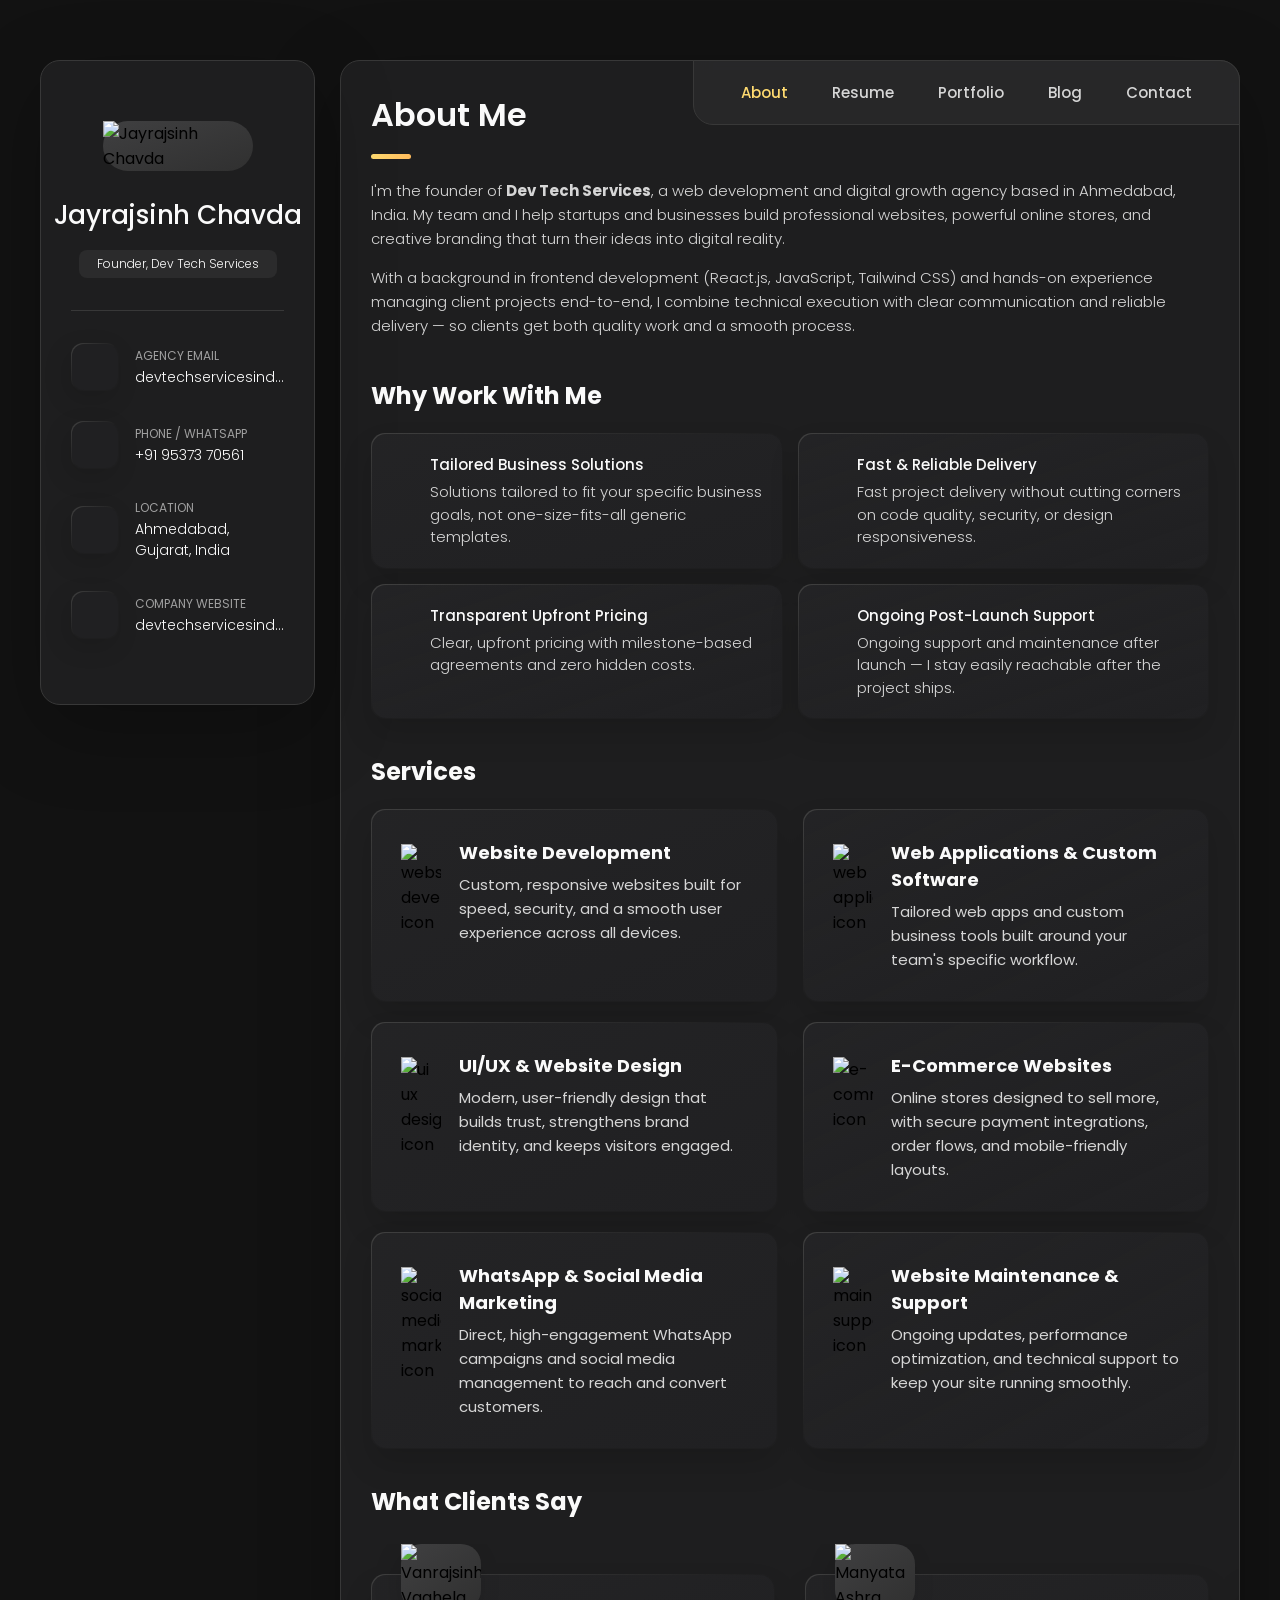
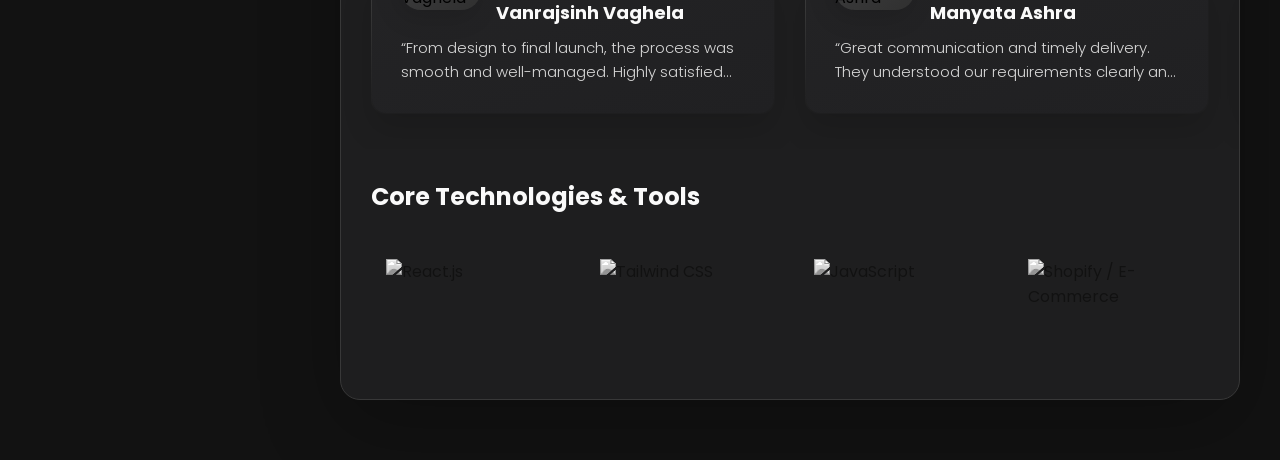
==== index.html @ 30b4c74d "Last-one" ====
<!DOCTYPE html>
<html lang="en">

<head>
  <meta charset="UTF-8">
  <meta http-equiv="X-UA-Compatible" content="IE=edge">
  <meta name="viewport" content="width=device-width, initial-scale=1.0">
  <title>Jayrajsinh Chavda | Founder, Dev Tech Services | Web Development & Digital Growth Partner</title>
  <meta name="description"
    content="Founder of Dev Tech Services. Helping startups and businesses build custom websites, e-commerce stores, and high-impact digital growth solutions.">

  <!--
    - favicon
  -->
  <link rel="shortcut icon" href="./assets/images/logo.ico" type="image/x-icon">

  <!--
    - custom css link
  -->
  <link rel="stylesheet" href="./assets/css/style.css">

  <!--
    - google font link
  -->
  <link rel="preconnect" href="https://fonts.googleapis.com">
  <link rel="preconnect" href="https://fonts.gstatic.com" crossorigin>
  <link href="https://fonts.googleapis.com/css2?family=Poppins:wght@300;400;500;600;700&display=swap" rel="stylesheet">
</head>

<body>

  <!--
    - #MAIN
  -->

  <main>

    <!--
      - #SIDEBAR
    -->

    <aside class="sidebar" data-sidebar>

      <div class="sidebar-info">

        <figure class="avatar-box">
          <img src="./assets/images/my-avatar.png" alt="Jayrajsinh Chavda" width="80">
        </figure>

        <div class="info-content">
          <h1 class="name" title="Jayrajsinh Chavda">Jayrajsinh Chavda</h1>

          <p class="title">Founder, Dev Tech Services</p>
        </div>

        <button class="info_more-btn" data-sidebar-btn>
          <span>Show Contacts</span>

          <ion-icon name="chevron-down"></ion-icon>
        </button>

      </div>

      <div class="sidebar-info_more">

        <div class="separator"></div>

        <ul class="contacts-list">

          <li class="contact-item">

            <div class="icon-box">
              <ion-icon name="mail-outline"></ion-icon>
            </div>

            <div class="contact-info">
              <p class="contact-title">Agency Email</p>

              <a href="mailto:devtechservicesindia@gmail.com" class="contact-link">devtechservicesindia@gmail.com</a>
            </div>

          </li>

          <li class="contact-item">

            <div class="icon-box">
              <ion-icon name="phone-portrait-outline"></ion-icon>
            </div>

            <div class="contact-info">
              <p class="contact-title">Phone / WhatsApp</p>

              <a href="tel:+919537370561" class="contact-link">+91 95373 70561</a>
            </div>

          </li>

          <li class="contact-item">

            <div class="icon-box">
              <ion-icon name="location-outline"></ion-icon>
            </div>

            <div class="contact-info">
              <p class="contact-title">Location</p>

              <address>Ahmedabad, Gujarat, India</address>
            </div>

          </li>

          <li class="contact-item">

            <div class="icon-box">
              <ion-icon name="globe-outline"></ion-icon>
            </div>

            <div class="contact-info">
              <p class="contact-title">Company Website</p>

              <a href="https://devtechservicesindia.com" target="_blank" rel="noopener noreferrer"
                class="contact-link">devtechservicesindia.com</a>
            </div>

          </li>

        </ul>

        <div class="separator"></div>

        <ul class="social-list">

          <li class="social-item">
            <a href="https://wa.me/919537370561" target="_blank" rel="noopener noreferrer" class="social-link"
              title="Chat on WhatsApp">
              <ion-icon name="logo-whatsapp"></ion-icon>
            </a>
          </li>

          <li class="social-item">
            <a href="https://www.linkedin.com/in/jayrajsinh-chavda-82116825b/" target="_blank" rel="noopener noreferrer"
              class="social-link" title="LinkedIn">
              <ion-icon name="logo-linkedin"></ion-icon>
            </a>
          </li>

          <li class="social-item">
            <a href="https://instagram.com/" target="_blank" rel="noopener noreferrer" class="social-link"
              title="Instagram">
              <ion-icon name="logo-instagram"></ion-icon>
            </a>
          </li>

          <li class="social-item">
            <a href="https://github.com/Jayrajsinh7254" target="_blank" rel="noopener noreferrer" class="social-link"
              title="GitHub">
              <ion-icon name="logo-github"></ion-icon>
            </a>
          </li>

        </ul>

      </div>

    </aside>





    <!--
      - #main-content
    -->

    <div class="main-content">

      <!--
        - #NAVBAR
      -->

      <nav class="navbar">

        <ul class="navbar-list">

          <li class="navbar-item">
            <button class="navbar-link active" data-nav-link>About</button>
          </li>

          <li class="navbar-item">
            <button class="navbar-link" data-nav-link>Resume</button>
          </li>

          <li class="navbar-item">
            <button class="navbar-link" data-nav-link>Portfolio</button>
          </li>

          <li class="navbar-item">
            <button class="navbar-link" data-nav-link>Blog</button>
          </li>

          <li class="navbar-item">
            <button class="navbar-link" data-nav-link>Contact</button>
          </li>

        </ul>

      </nav>





      <!--
        - #ABOUT
      -->

      <article class="about active" data-page="about">

        <header>
          <h2 class="h2 article-title">About Me</h2>
        </header>

        <section class="about-text">
          <p>
            I'm the founder of <strong>Dev Tech Services</strong>, a web development and digital growth agency based in
            Ahmedabad, India. My team and I help startups and businesses build professional websites, powerful online
            stores, and creative branding that turn their ideas into digital reality.
          </p>

          <p>
            With a background in frontend development (React.js, JavaScript, Tailwind CSS) and hands-on experience
            managing client projects end-to-end, I combine technical execution with clear communication and reliable
            delivery — so clients get both quality work and a smooth process.
          </p>
        </section>


        <!--
          - why work with me
        -->

        <section class="service">

          <h3 class="h3 service-title">Why Work With Me</h3>

          <div class="features-list">

            <div class="feature-card">
              <div class="feature-icon">
                <ion-icon name="checkmark-circle-outline"></ion-icon>
              </div>
              <div class="feature-card-text">
                <h4>Tailored Business Solutions</h4>
                <p>Solutions tailored to fit your specific business goals, not one-size-fits-all generic templates.</p>
              </div>
            </div>

            <div class="feature-card">
              <div class="feature-icon">
                <ion-icon name="flash-outline"></ion-icon>
              </div>
              <div class="feature-card-text">
                <h4>Fast & Reliable Delivery</h4>
                <p>Fast project delivery without cutting corners on code quality, security, or design responsiveness.
                </p>
              </div>
            </div>

            <div class="feature-card">
              <div class="feature-icon">
                <ion-icon name="shield-checkmark-outline"></ion-icon>
              </div>
              <div class="feature-card-text">
                <h4>Transparent Upfront Pricing</h4>
                <p>Clear, upfront pricing with milestone-based agreements and zero hidden costs.</p>
              </div>
            </div>

            <div class="feature-card">
              <div class="feature-icon">
                <ion-icon name="headset-outline"></ion-icon>
              </div>
              <div class="feature-card-text">
                <h4>Ongoing Post-Launch Support</h4>
                <p>Ongoing support and maintenance after launch — I stay easily reachable after the project ships.</p>
              </div>
            </div>

          </div>

        </section>


        <!--
          - services
        -->

        <section class="service">

          <h3 class="h3 service-title">Services</h3>

          <ul class="service-list">

            <li class="service-item">

              <div class="service-icon-box">
                <img src="./assets/images/icon-dev.svg" alt="website development icon" width="40">
              </div>

              <div class="service-content-box">
                <h4 class="h4 service-item-title">Website Development</h4>

                <p class="service-item-text">
                  Custom, responsive websites built for speed, security, and a smooth user experience across all
                  devices.
                </p>
              </div>

            </li>

            <li class="service-item">

              <div class="service-icon-box">
                <img src="./assets/images/icon-app.svg" alt="web applications icon" width="40">
              </div>

              <div class="service-content-box">
                <h4 class="h4 service-item-title">Web Applications & Custom Software</h4>

                <p class="service-item-text">
                  Tailored web apps and custom business tools built around your team's specific workflow.
                </p>
              </div>

            </li>

            <li class="service-item">

              <div class="service-icon-box">
                <img src="./assets/images/icon-design.svg" alt="ui ux design icon" width="40">
              </div>

              <div class="service-content-box">
                <h4 class="h4 service-item-title">UI/UX & Website Design</h4>

                <p class="service-item-text">
                  Modern, user-friendly design that builds trust, strengthens brand identity, and keeps visitors
                  engaged.
                </p>
              </div>

            </li>

            <li class="service-item">

              <div class="service-icon-box">
                <img src="./assets/images/icon-photo.svg" alt="e-commerce icon" width="40">
              </div>

              <div class="service-content-box">
                <h4 class="h4 service-item-title">E-Commerce Websites</h4>

                <p class="service-item-text">
                  Online stores designed to sell more, with secure payment integrations, order flows, and
                  mobile-friendly layouts.
                </p>
              </div>

            </li>

            <li class="service-item">

              <div class="service-icon-box">
                <img src="./assets/images/icon-app.svg" alt="social media marketing icon" width="40">
              </div>

              <div class="service-content-box">
                <h4 class="h4 service-item-title">WhatsApp & Social Media Marketing</h4>

                <p class="service-item-text">
                  Direct, high-engagement WhatsApp campaigns and social media management to reach and convert customers.
                </p>
              </div>

            </li>

            <li class="service-item">

              <div class="service-icon-box">
                <img src="./assets/images/icon-dev.svg" alt="maintenance support icon" width="40">
              </div>

              <div class="service-content-box">
                <h4 class="h4 service-item-title">Website Maintenance & Support</h4>

                <p class="service-item-text">
                  Ongoing updates, performance optimization, and technical support to keep your site running smoothly.
                </p>
              </div>

            </li>

          </ul>

        </section>


        <!--
          - what clients say (testimonials)
        -->

        <section class="testimonials">

          <h3 class="h3 testimonials-title">What Clients Say</h3>

          <ul class="testimonials-list has-scrollbar">

            <li class="testimonials-item">
              <div class="content-card" data-testimonials-item>

                <figure class="testimonials-avatar-box">
                  <img src="./assets/images/avatar-1.png" alt="Vanrajsinh Vaghela" width="60" data-testimonials-avatar>
                </figure>

                <h4 class="h4 testimonials-item-title" data-testimonials-title>Vanrajsinh Vaghela</h4>

                <div class="testimonials-text" data-testimonials-text>
                  <p>
                    “From design to final launch, the process was smooth and well-managed. Highly satisfied with the
                    overall experience.”
                    <br><br>
                    <strong>— Vanrajsinh Vaghela, CEO, Bullet World</strong>
                  </p>
                </div>

              </div>
            </li>

            <li class="testimonials-item">
              <div class="content-card" data-testimonials-item>

                <figure class="testimonials-avatar-box">
                  <img src="./assets/images/avatar-2.png" alt="Manyata Ashra" width="60" data-testimonials-avatar>
                </figure>

                <h4 class="h4 testimonials-item-title" data-testimonials-title>Manyata Ashra</h4>

                <div class="testimonials-text" data-testimonials-text>
                  <p>
                    “Great communication and timely delivery. They understood our requirements clearly and executed
                    everything professionally.”
                    <br><br>
                    <strong>— Manyata Ashra, Market Team, VBL</strong>
                  </p>
                </div>

              </div>
            </li>

            <li class="testimonials-item">
              <div class="content-card" data-testimonials-item>

                <figure class="testimonials-avatar-box">
                  <img src="./assets/images/avatar-1.png" alt="Bhaveshbhai Maldhari" width="60"
                    data-testimonials-avatar>
                </figure>

                <h4 class="h4 testimonials-item-title" data-testimonials-title>Bhaveshbhai Maldhari</h4>

                <div class="testimonials-text" data-testimonials-text>
                  <p>
                    “Their team helped us with branding and website development. The results were simple, effective, and
                    aligned with our vision.”
                    <br><br>
                    <strong>— Bhaveshbhai Maldhari, Trusty, Dabhoda</strong>
                  </p>
                </div>

              </div>
            </li>

          </ul>

        </section>


        <!--
          - testimonials modal
        -->

        <div class="modal-container" data-modal-container>

          <div class="overlay" data-overlay></div>

          <section class="testimonials-modal">

            <button class="modal-close-btn" data-modal-close-btn>
              <ion-icon name="close-outline"></ion-icon>
            </button>

            <div class="modal-img-wrapper">
              <figure class="modal-avatar-box">
                <img src="./assets/images/avatar-1.png" alt="Manyata Ashra" width="80" data-modal-img>
              </figure>

              <img src="./assets/images/icon-quote.svg" alt="quote icon">
            </div>

            <div class="modal-content">

              <h4 class="h3 modal-title" data-modal-title>Manyata Ashra</h4>

              <time datetime="2024-01-01">Client Review</time>

              <div data-modal-text>
                <p>
                  “Great communication and timely delivery. They understood our requirements clearly and executed
                  everything professionally.”
                </p>
              </div>

            </div>

          </section>

        </div>


        <!--
          - tech stack highlights
        -->

        <section class="clients">

          <h3 class="h3 clients-title">Core Technologies & Tools</h3>

          <ul class="clients-list has-scrollbar">

            <li class="clients-item">
              <a href="https://react.dev/" target="_blank" rel="noopener noreferrer">
                <img src="./assets/images/logo-1-color.png" alt="React.js">
              </a>
            </li>

            <li class="clients-item">
              <a href="https://tailwindcss.com/" target="_blank" rel="noopener noreferrer">
                <img src="./assets/images/logo-2-color.png" alt="Tailwind CSS">
              </a>
            </li>

            <li class="clients-item">
              <a href="https://developer.mozilla.org/en-US/docs/Web/JavaScript" target="_blank"
                rel="noopener noreferrer">
                <img src="./assets/images/logo-3-color.png" alt="JavaScript">
              </a>
            </li>

            <li class="clients-item">
              <a href="https://shopify.com" target="_blank" rel="noopener noreferrer">
                <img src="./assets/images/logo-4-color.png" alt="Shopify / E-Commerce">
              </a>
            </li>

            <li class="clients-item">
              <a href="https://github.com" target="_blank" rel="noopener noreferrer">
                <img src="./assets/images/logo-5-color.png" alt="GitHub">
              </a>
            </li>

            <li class="clients-item">
              <a href="https://netlify.com" target="_blank" rel="noopener noreferrer">
                <img src="./assets/images/logo-6-color.png" alt="Netlify">
              </a>
            </li>

          </ul>

        </section>

      </article>





      <!--
        - #RESUME
      -->

      <article class="resume" data-page="resume">

        <header>
          <h2 class="h2 article-title">Resume</h2>
        </header>

        <section class="timeline">

          <div class="title-wrapper">
            <div class="icon-box">
              <ion-icon name="briefcase-outline"></ion-icon>
            </div>

            <h3 class="h3">Leadership & Experience</h3>
          </div>

          <ol class="timeline-list">

            <li class="timeline-item">

              <h4 class="h4 timeline-item-title">Founder & Lead Developer — Dev Tech Services</h4>

              <span>2024 — Present</span>

              <p class="timeline-text">
                • Founded and manage Dev Tech Services, delivering custom websites, e-commerce stores, and digital
                growth solutions for startups and businesses.<br>
                • Oversee end-to-end client project lifecycles from requirement scoping and UI/UX design to modern
                React/Tailwind frontend execution and deployment.<br>
                • Implement conversion-driven marketing campaigns including direct WhatsApp marketing and strategic
                digital outreach.
              </p>

            </li>

            <li class="timeline-item">

              <h4 class="h4 timeline-item-title">Machine Learning - Internship — Acmegrade Pvt. Ltd.</h4>

              <span>June 2025 — August 2025</span>

              <p class="timeline-text">
                • Assisted in developing machine learning models for data analysis and predictive workflows.<br>
                • Studied various ML algorithms and developed projects using Python and ML libraries.<br>
                • Collaborated with team members to implement and integrate ML models in web applications.
              </p>

            </li>

            <li class="timeline-item">

              <h4 class="h4 timeline-item-title">Web Developer (Frontend Internship) — NovusCode</h4>

              <span>10/01/2023 — 10/07/2023</span>

              <p class="timeline-text">
                • Developed and implemented responsive frontend solutions utilizing HTML, CSS, JavaScript, and ReactJS
                with Bootstrap.<br>
                • Contributed to live client web development projects, applying responsive design principles and modern
                frontend architecture.
              </p>

            </li>

          </ol>

        </section>

        <section class="timeline">

          <div class="title-wrapper">
            <div class="icon-box">
              <ion-icon name="book-outline"></ion-icon>
            </div>

            <h3 class="h3">Education</h3>
          </div>

          <ol class="timeline-list">

            <li class="timeline-item">

              <h4 class="h4 timeline-item-title">Aditya Silver Oak University</h4>

              <span>2023 — 2026 (Expected)</span>

              <p class="timeline-text">
                <strong>B Tech in Information Technology</strong><br>
                Pursuing Bachelor of Technology in Information Technology, focusing on software engineering, web
                architectures, algorithms, and scalable systems.
              </p>

            </li>

            <li class="timeline-item">

              <h4 class="h4 timeline-item-title">Aditya Silver Oak University</h4>

              <span>2020 — 2023</span>

              <p class="timeline-text">
                <strong>Diploma in Information Technology (8.36 CGPA)</strong><br>
                Graduated with distinction (8.36 CGPA), establishing strong fundamentals in computer programming,
                database systems, web development, and problem-solving.
              </p>

            </li>

          </ol>

        </section>

        <section class="timeline">

          <div class="title-wrapper">
            <div class="icon-box">
              <ion-icon name="ribbon-outline"></ion-icon>
            </div>

            <h3 class="h3">Certifications & Achievements</h3>
          </div>

          <ol class="timeline-list">

            <li class="timeline-item">

              <h4 class="h4 timeline-item-title">Problem Solving & Coding Challenges</h4>

              <span>Achievement</span>

              <p class="timeline-text">
                Solved over <strong>100+ coding challenges</strong> across various competitive platforms, improving
                analytical logic and algorithm optimization.
              </p>

            </li>

            <li class="timeline-item">

              <h4 class="h4 timeline-item-title">AI Support Internship — EY x Microsoft</h4>

              <span>Certified Online</span>

              <p class="timeline-text">
                Completed AI Support internship exploring modern artificial intelligence tools, machine intelligence
                foundations, and cloud workflows.
              </p>

            </li>

            <li class="timeline-item">

              <h4 class="h4 timeline-item-title">DMCP Course — Mark Computer C-DAC</h4>

              <span>Certified</span>

              <p class="timeline-text">
                Completed comprehensive diploma covering C, C++, JAVA, and HTML programming languages.
              </p>

            </li>

          </ol>

        </section>

        <section class="skill">

          <h3 class="h3 skills-title">Key Capabilities</h3>

          <ul class="skills-list content-card">

            <li class="skills-item">

              <div class="title-wrapper">
                <h5 class="h5">Website Development & Frameworks (React.js, Next.js, Tailwind CSS)</h5>
                <data value="95">95%</data>
              </div>

              <div class="skill-progress-bg">
                <div class="skill-progress-fill" style="width: 95%;"></div>
              </div>

            </li>

            <li class="skills-item">

              <div class="title-wrapper">
                <h5 class="h5">UI/UX & Responsive Design</h5>
                <data value="92">92%</data>
              </div>

              <div class="skill-progress-bg">
                <div class="skill-progress-fill" style="width: 92%;"></div>
              </div>

            </li>

            <li class="skills-item">

              <div class="title-wrapper">
                <h5 class="h5">E-Commerce Websites (Shopify & WordPress)</h5>
                <data value="90">90%</data>
              </div>

              <div class="skill-progress-bg">
                <div class="skill-progress-fill" style="width: 90%;"></div>
              </div>

            </li>

            <li class="skills-item">

              <div class="title-wrapper">
                <h5 class="h5">Client Project Management & Delivery</h5>
                <data value="92">92%</data>
              </div>

              <div class="skill-progress-bg">
                <div class="skill-progress-fill" style="width: 92%;"></div>
              </div>

            </li>

            <li class="skills-item">

              <div class="title-wrapper">
                <h5 class="h5">WhatsApp & Digital Growth Marketing</h5>
                <data value="85">85%</data>
              </div>

              <div class="skill-progress-bg">
                <div class="skill-progress-fill" style="width: 85%;"></div>
              </div>

            </li>

            <li class="skills-item">

              <div class="title-wrapper">
                <h5 class="h5">Python & Machine Learning (Data Analysis)</h5>
                <data value="75">75%</data>
              </div>

              <div class="skill-progress-bg">
                <div class="skill-progress-fill" style="width: 75%;"></div>
              </div>

            </li>

          </ul>

        </section>

      </article>





      <!--
        - #PORTFOLIO
      -->

      <article class="portfolio" data-page="portfolio">

        <header>
          <h2 class="h2 article-title">Selected Work</h2>
        </header>

        <section class="projects">

          <ul class="filter-list">

            <li class="filter-item">
              <button class="active" data-filter-btn>All</button>
            </li>

            <li class="filter-item">
              <button data-filter-btn>Web development</button>
            </li>

            <li class="filter-item">
              <button data-filter-btn>Applications</button>
            </li>

          </ul>

          <div class="filter-select-box">

            <button class="filter-select" data-select>

              <div class="select-value" data-selecct-value>Select category</div>

              <div class="select-icon">
                <ion-icon name="chevron-down"></ion-icon>
              </div>

            </button>

            <ul class="select-list">

              <li class="select-item">
                <button data-select-item>All</button>
              </li>

              <li class="select-item">
                <button data-select-item>Web development</button>
              </li>

              <li class="select-item">
                <button data-select-item>Applications</button>
              </li>

            </ul>

          </div>

          <ul class="project-list">

            <li class="project-item active" data-filter-item data-category="web development">
              <a href="https://devvisaassist.netlify.app/" target="_blank" rel="noopener noreferrer">

                <figure class="project-img">
                  <div class="project-item-icon-box">
                    <ion-icon name="eye-outline"></ion-icon>
                  </div>

                  <img src="./assets/images/project-2.png" alt="Visa Assist" loading="lazy">
                </figure>

                <h3 class="project-title">Visa Assist — Company Website</h3>

                <p class="project-category">Web development • Service listings, inquiry forms, dynamic content</p>

              </a>
            </li>

            <li class="project-item active" data-filter-item data-category="web development">
              <a href="https://devtechservicesindia.com" target="_blank" rel="noopener noreferrer">

                <figure class="project-img">
                  <div class="project-item-icon-box">
                    <ion-icon name="eye-outline"></ion-icon>
                  </div>

                  <img src="./assets/images/project-1.jpg" alt="Dev Tech Services" loading="lazy">
                </figure>

                <h3 class="project-title">Dev Tech Services — Official Website</h3>

                <p class="project-category">Web development • Agency showcase, client reviews & lead generation</p>

              </a>
            </li>

            <li class="project-item active" data-filter-item data-category="web development">
              <a href="https://jayrajsinh-portfolio.netlify.app/" target="_blank" rel="noopener noreferrer">

                <figure class="project-img">
                  <div class="project-item-icon-box">
                    <ion-icon name="eye-outline"></ion-icon>
                  </div>

                  <img src="./assets/images/project-3.jpg" alt="Personal Portfolio" loading="lazy">
                </figure>

                <h3 class="project-title">Personal Portfolio Website</h3>

                <p class="project-category">Web development • Modern UI/UX, smooth animations & contact integration</p>

              </a>
            </li>

            <li class="project-item active" data-filter-item data-category="web development">
              <a href="https://devtechservicesindia.com" target="_blank" rel="noopener noreferrer">

                <figure class="project-img">
                  <div class="project-item-icon-box">
                    <ion-icon name="eye-outline"></ion-icon>
                  </div>

                  <img src="./assets/images/project-5.png" alt="E-Commerce Storefronts" loading="lazy">
                </figure>

                <h3 class="project-title">E-Commerce & Online Storefronts</h3>

                <p class="project-category">Web development • Shopify & custom stores, secure payments & mobile UX</p>

              </a>
            </li>

            <li class="project-item active" data-filter-item data-category="applications">
              <a href="https://devtechservicesindia.com" target="_blank" rel="noopener noreferrer">

                <figure class="project-img">
                  <div class="project-item-icon-box">
                    <ion-icon name="eye-outline"></ion-icon>
                  </div>

                  <img src="./assets/images/project-4.png" alt="Custom Software & Web Tools" loading="lazy">
                </figure>

                <h3 class="project-title">Custom Business Web Apps & Tools</h3>

                <p class="project-category">Applications • Tailored business automation & custom workflow software</p>

              </a>
            </li>

            <li class="project-item active" data-filter-item data-category="applications">
              <a href="https://github.com/Jayrajsinh7254" target="_blank" rel="noopener noreferrer">

                <figure class="project-img">
                  <div class="project-item-icon-box">
                    <ion-icon name="eye-outline"></ion-icon>
                  </div>

                  <img src="./assets/images/project-8.jpg" alt="100+ Coding Solutions" loading="lazy">
                </figure>

                <h3 class="project-title">100+ Algorithmic Solutions</h3>

                <p class="project-category">Applications • Problem Solving, Data Structures & Logic</p>

              </a>
            </li>

          </ul>

        </section>

      </article>





      <!--
        - #BLOG
      -->

      <article class="blog" data-page="blog">

        <header>
          <h2 class="h2 article-title">Articles & Insights</h2>
        </header>

        <section class="blog-posts">

          <ul class="blog-posts-list">

            <li class="blog-post-item">
              <a href="#">

                <figure class="blog-banner-box">
                  <img src="./assets/images/blog-1.jpg" alt="Why Every Growing Business Needs a Custom Website in 2024"
                    loading="lazy">
                </figure>

                <div class="blog-content">

                  <div class="blog-meta">
                    <p class="blog-category">Digital Growth</p>

                    <span class="dot"></span>

                    <time datetime="2024-01-15">Jan 15, 2024</time>
                  </div>

                  <h3 class="h3 blog-item-title">Why Every Growing Business Needs a Custom Website in 2024</h3>

                  <p class="blog-text">
                    How high-speed custom web architectures build customer trust and significantly outperform generic
                    templates.
                  </p>

                </div>

              </a>
            </li>

            <li class="blog-post-item">
              <a href="#">

                <figure class="blog-banner-box">
                  <img src="./assets/images/blog-2.jpg" alt="Scaling E-Commerce Conversions" loading="lazy">
                </figure>

                <div class="blog-content">

                  <div class="blog-meta">
                    <p class="blog-category">E-Commerce</p>

                    <span class="dot"></span>

                    <time datetime="2024-02-20">Feb 20, 2024</time>
                  </div>

                  <h3 class="h3 blog-item-title">How WhatsApp Marketing Drives 3x More Customer Conversions</h3>

                  <p class="blog-text">
                    Strategies for setting up direct, high-engagement customer acquisition and retention flows on
                    WhatsApp.
                  </p>

                </div>

              </a>
            </li>

            <li class="blog-post-item">
              <a href="#">

                <figure class="blog-banner-box">
                  <img src="./assets/images/blog-3.jpg" alt="From Scoping to Launch" loading="lazy">
                </figure>

                <div class="blog-content">

                  <div class="blog-meta">
                    <p class="blog-category">Agency Process</p>

                    <span class="dot"></span>

                    <time datetime="2024-03-10">Mar 10, 2024</time>
                  </div>

                  <h3 class="h3 blog-item-title">From Scoping to Launch: How We Deliver High-Impact Client Projects</h3>

                  <p class="blog-text">
                    A look inside the Dev Tech Services workflow: transparent milestones, rapid execution, and zero
                    surprises.
                  </p>

                </div>

              </a>
            </li>

            <li class="blog-post-item">
              <a href="#">

                <figure class="blog-banner-box">
                  <img src="./assets/images/blog-4.jpg" alt="UI/UX Principles that Sell" loading="lazy">
                </figure>

                <div class="blog-content">

                  <div class="blog-meta">
                    <p class="blog-category">UI / UX</p>

                    <span class="dot"></span>

                    <time datetime="2024-04-05">Apr 05, 2024</time>
                  </div>

                  <h3 class="h3 blog-item-title">UI/UX Principles That Turn Website Visitors into Clients</h3>

                  <p class="blog-text">
                    Creating clear visual hierarchies, conversion-focused contact flows, and seamless mobile
                    responsiveness.
                  </p>

                </div>

              </a>
            </li>

            <li class="blog-post-item">
              <a href="#">

                <figure class="blog-banner-box">
                  <img src="./assets/images/blog-5.jpg" alt="Modern Tech Stacks" loading="lazy">
                </figure>

                <div class="blog-content">

                  <div class="blog-meta">
                    <p class="blog-category">Tech Architecture</p>

                    <span class="dot"></span>

                    <time datetime="2024-05-12">May 12, 2024</time>
                  </div>

                  <h3 class="h3 blog-item-title">Why React.js & Tailwind CSS Outperform Traditional CMS</h3>

                  <p class="blog-text">
                    Why modern frontend frameworks deliver unmatched speed, security, and flexibility for business
                    websites.
                  </p>

                </div>

              </a>
            </li>

            <li class="blog-post-item">
              <a href="#">

                <figure class="blog-banner-box">
                  <img src="./assets/images/blog-6.jpg" alt="Website Maintenance" loading="lazy">
                </figure>

                <div class="blog-content">

                  <div class="blog-meta">
                    <p class="blog-category">Maintenance</p>

                    <span class="dot"></span>

                    <time datetime="2024-06-18">Jun 18, 2024</time>
                  </div>

                  <h3 class="h3 blog-item-title">The Value of Ongoing Post-Launch Website Support</h3>

                  <p class="blog-text">
                    Why continuous updates, security patches, and performance optimizations keep your revenue flowing.
                  </p>

                </div>

              </a>
            </li>

          </ul>

        </section>

      </article>





      <!--
        - #CONTACT
      -->

      <article class="contact" data-page="contact">

        <header>
          <h2 class="h2 article-title">Let's Work Together</h2>
        </header>

        <section class="about-text" style="margin-bottom: 25px;">
          <p>
            Have a project in mind? I'd love to hear about it — reach out via phone, email, or WhatsApp, or visit
            <strong>devtechservicesindia.com</strong> to get started.
          </p>

          <div class="contact-quick-actions">
            <a href="https://wa.me/919537370561" target="_blank" rel="noopener noreferrer" class="whatsapp-btn">
              <ion-icon name="logo-whatsapp"></ion-icon>
              <span>Quick Chat on WhatsApp</span>
            </a>
          </div>
        </section>

        <section class="mapbox" data-mapbox>
          <figure>
            <iframe
              src="https://maps.google.com/maps?q=Ahmedabad,%20Gujarat,%20India&t=&z=12&ie=UTF8&iwloc=&output=embed"
              width="400" height="300" loading="lazy"></iframe>
          </figure>
        </section>

        <section class="contact-form">

          <h3 class="h3 form-title">Send a Message</h3>

          <form action="mailto:devtechservicesindia@gmail.com" method="POST" enctype="text/plain" class="form"
            data-form>

            <div class="input-wrapper">
              <input type="text" name="fullname" class="form-input" placeholder="Full name" required data-form-input>

              <input type="email" name="email" class="form-input" placeholder="Email address" required data-form-input>
            </div>

            <textarea name="message" class="form-input" placeholder="Tell me about your project or inquiry..." required
              data-form-input></textarea>

            <button class="form-btn" type="submit" disabled data-form-btn>
              <ion-icon name="paper-plane"></ion-icon>
              <span>Send Message</span>
            </button>

          </form>

        </section>

      </article>

    </div>

  </main>






  <!--
    - custom js link
  -->
  <script src="./assets/js/script.js"></script>

  <!--
    - ionicon link
  -->
  <script type="module" src="https://unpkg.com/ionicons@5.5.2/dist/ionicons/ionicons.esm.js"></script>
  <script nomodule src="https://unpkg.com/ionicons@5.5.2/dist/ionicons/ionicons.js"></script>

</body>

</html>
---- assets/css/style.css ----
/*-----------------------------------*\
  #style.css
\*-----------------------------------*/


/**
 * copyright 2022 @codewithsadee
 */





/*-----------------------------------*\
  #CUSTOM PROPERTY
\*-----------------------------------*/

:root {

  /**
   * colors
   */

  /* gradient */

  --bg-gradient-onyx: linear-gradient(
    to bottom right, 
    hsl(240, 1%, 25%) 3%, 
    hsl(0, 0%, 19%) 97%
  );
  --bg-gradient-jet: linear-gradient(
    to bottom right, 
    hsla(240, 1%, 18%, 0.251) 0%, 
    hsla(240, 2%, 11%, 0) 100%
  ), hsl(240, 2%, 13%);
  --bg-gradient-yellow-1: linear-gradient(
    to bottom right, 
    hsl(45, 100%, 71%) 0%, 
    hsla(36, 100%, 69%, 0) 50%
  );
  --bg-gradient-yellow-2: linear-gradient(
    135deg, 
    hsla(45, 100%, 71%, 0.251) 0%, 
    hsla(35, 100%, 68%, 0) 59.86%
  ), hsl(240, 2%, 13%);
  --border-gradient-onyx: linear-gradient(
    to bottom right, 
    hsl(0, 0%, 25%) 0%, 
    hsla(0, 0%, 25%, 0) 50%
  );
  --text-gradient-yellow: linear-gradient(
    to right, 
    hsl(45, 100%, 72%), 
    hsl(35, 100%, 68%)
  );

  /* solid */

  --jet: hsl(0, 0%, 22%);
  --onyx: hsl(240, 1%, 17%);
  --eerie-black-1: hsl(240, 2%, 13%);
  --eerie-black-2: hsl(240, 2%, 12%);
  --smoky-black: hsl(0, 0%, 7%);
  --white-1: hsl(0, 0%, 100%);
  --white-2: hsl(0, 0%, 98%);
  --orange-yellow-crayola: hsl(45, 100%, 72%);
  --vegas-gold: hsl(45, 54%, 58%);
  --light-gray: hsl(0, 0%, 84%);
  --light-gray-70: hsla(0, 0%, 84%, 0.7);
  --bittersweet-shimmer: hsl(0, 43%, 51%);

  /**
   * typography
   */

  /* font-family */
  --ff-poppins: 'Poppins', sans-serif;

  /* font-size */
  --fs-1: 24px;
  --fs-2: 18px;
  --fs-3: 17px;
  --fs-4: 16px;
  --fs-5: 15px;
  --fs-6: 14px;
  --fs-7: 13px;
  --fs-8: 11px;

  /* font-weight */
  --fw-300: 300;
  --fw-400: 400;
  --fw-500: 500;
  --fw-600: 600;

  /**
   * shadow
   */
  
  --shadow-1: -4px 8px 24px hsla(0, 0%, 0%, 0.25);
  --shadow-2: 0 16px 30px hsla(0, 0%, 0%, 0.25);
  --shadow-3: 0 16px 40px hsla(0, 0%, 0%, 0.25);
  --shadow-4: 0 25px 50px hsla(0, 0%, 0%, 0.15);
  --shadow-5: 0 24px 80px hsla(0, 0%, 0%, 0.25);

  /**
   * transition
   */

  --transition-1: 0.25s ease;
  --transition-2: 0.5s ease-in-out;

}





/*-----------------------------------*\
  #RESET
\*-----------------------------------*/

*, *::before, *::after {
  margin: 0;
  padding: 0;
  box-sizing: border-box;
}

a { text-decoration: none; }

li { list-style: none; }

img, ion-icon, a, button, time, span { display: block; }

button {
  font: inherit;
  background: none;
  border: none;
  text-align: left;
  cursor: pointer;
}

input, textarea {
  display: block;
  width: 100%;
  background: none;
  font: inherit;
}

::selection {
  background: var(--orange-yellow-crayola);
  color: var(--smoky-black);
}

:focus { outline-color: var(--orange-yellow-crayola); }

html { font-family: var(--ff-poppins); }

body { background: var(--smoky-black); }





/*-----------------------------------*\
  #REUSED STYLE
\*-----------------------------------*/

.sidebar,
article {
  background: var(--eerie-black-2);
  border: 1px solid var(--jet);
  border-radius: 20px;
  padding: 15px;
  box-shadow: var(--shadow-1);
  z-index: 1;
}

.separator {
  width: 100%;
  height: 1px;
  background: var(--jet);
  margin: 16px 0;
}

.icon-box {
  position: relative;
  background: var(--border-gradient-onyx);
  width: 30px;
  height: 30px;
  border-radius: 8px;
  display: flex;
  justify-content: center;
  align-items: center;
  font-size: 16px;
  color: var(--orange-yellow-crayola);
  box-shadow: var(--shadow-1);
  z-index: 1;
}

.icon-box::before {
  content: "";
  position: absolute;
  inset: 1px;
  background: var(--eerie-black-1);
  border-radius: inherit;
  z-index: -1;
}

.icon-box ion-icon { --ionicon-stroke-width: 35px; }

article { display: none; }

article.active {
  display: block;
  animation: fade 0.5s ease backwards;
}

@keyframes fade {
  0% { opacity: 0; }
  100% { opacity: 1; }
}

.h2,
.h3,
.h4,
.h5 {
  color: var(--white-2);
  text-transform: capitalize;
}

.h2 { font-size: var(--fs-1); }

.h3 { font-size: var(--fs-2); }

.h4 { font-size: var(--fs-4); }

.h5 {
  font-size: var(--fs-7);
  font-weight: var(--fw-500);
}

.article-title {
  position: relative;
  padding-bottom: 7px;
}

.article-title::after {
  content: "";
  position: absolute;
  bottom: 0;
  left: 0;
  width: 30px;
  height: 3px;
  background: var(--text-gradient-yellow);
  border-radius: 3px;
}

.has-scrollbar::-webkit-scrollbar {
  width: 5px; /* for vertical scrollbar */
  height: 5px; /* for horizontal scrollbar */
}

.has-scrollbar::-webkit-scrollbar-track {
  background: var(--onyx);
  border-radius: 5px;
}

.has-scrollbar::-webkit-scrollbar-thumb {
  background: var(--orange-yellow-crayola);
  border-radius: 5px;
}

.has-scrollbar::-webkit-scrollbar-button { width: 20px; }

.content-card {
  position: relative;
  background: var(--border-gradient-onyx);
  padding: 15px;
  padding-top: 45px;
  border-radius: 14px;
  box-shadow: var(--shadow-2);
  cursor: pointer;
  z-index: 1;
}

.content-card::before {
  content: "";
  position: absolute;
  inset: 1px;
  background: var(--bg-gradient-jet);
  border-radius: inherit;
  z-index: -1;
}





/*-----------------------------------*\
  #MAIN
\*-----------------------------------*/

main {
  margin: 15px 12px;
  margin-bottom: 75px;
  min-width: 259px;
}





/*-----------------------------------*\
  #SIDEBAR
\*-----------------------------------*/

.sidebar {
  margin-bottom: 15px;
  max-height: 112px;
  overflow: hidden;
  transition: var(--transition-2);
}

.sidebar.active { max-height: 405px; }

.sidebar-info {
  position: relative;
  display: flex;
  justify-content: flex-start;
  align-items: center;
  gap: 15px;
}

.avatar-box {
  background: var(--bg-gradient-onyx);
  border-radius: 20px;
}

.info-content .name {
  color: var(--white-2);
  font-size: var(--fs-3);
  font-weight: var(--fw-500);
  letter-spacing: -0.25px;
  margin-bottom: 10px;
}

.info-content .title {
  color: var(--white-1);
  background: var(--onyx);
  font-size: var(--fs-8);
  font-weight: var(--fw-300);
  width: max-content;
  padding: 3px 12px;
  border-radius: 8px;
}

.info_more-btn {
  position: absolute;
  top: -15px;
  right: -15px;
  border-radius: 0 15px;
  font-size: 13px;
  color: var(--orange-yellow-crayola);
  background: var(--border-gradient-onyx);
  padding: 10px;
  box-shadow: var(--shadow-2);
  transition: var(--transition-1);
  z-index: 1;
}

.info_more-btn::before {
  content: "";
  position: absolute;
  inset: 1px;
  border-radius: inherit;
  background: var(--bg-gradient-jet);
  transition: var(--transition-1);
  z-index: -1;
}

.info_more-btn:hover,
.info_more-btn:focus { background: var(--bg-gradient-yellow-1); }

.info_more-btn:hover::before,
.info_more-btn:focus::before { background: var(--bg-gradient-yellow-2); }

.info_more-btn span { display: none; }

.sidebar-info_more {
  opacity: 0;
  visibility: hidden;
  transition: var(--transition-2);
}

.sidebar.active .sidebar-info_more {
  opacity: 1;
  visibility: visible;
}

.contacts-list {
  display: grid;
  grid-template-columns: 1fr;
  gap: 16px;
}

.contact-item {
  min-width: 100%;
  display: flex;
  align-items: center;
  gap: 16px;
}

.contact-info {
  max-width: calc(100% - 46px);
  width: calc(100% - 46px);
}

.contact-title {
  color: var(--light-gray-70);
  font-size: var(--fs-8);
  text-transform: uppercase;
  margin-bottom: 2px;
}

.contact-info :is(.contact-link, time, address) {
  color: var(--white-2);
  font-size: var(--fs-7);
}

.contact-info address { font-style: normal; }

.social-list {
  display: flex;
  justify-content: flex-start;
  align-items: center;
  gap: 15px;
  padding-bottom: 4px;
  padding-left: 7px;
}

.social-item .social-link {
  color: var(--light-gray-70);
  font-size: 18px;
}


.social-item .social-link:hover { color: var(--light-gray); }





/*-----------------------------------*\
  #NAVBAR
\*-----------------------------------*/

.navbar {
  position: fixed;
  bottom: 0;
  left: 0;
  width: 100%;
  background: hsla(240, 1%, 17%, 0.75);
  backdrop-filter: blur(10px);
  border: 1px solid var(--jet);
  border-radius: 12px 12px 0 0;
  box-shadow: var(--shadow-2);
  z-index: 5;
}

.navbar-list {
  display: flex;
  flex-wrap: wrap;
  justify-content: center;
  align-items: center;
  padding: 0 10px;
}

.navbar-link {
  color: var(--light-gray);
  font-size: var(--fs-8);
  padding: 20px 7px;
  transition: color var(--transition-1);
}

.navbar-link:hover,
.navbar-link:focus { color: var(--light-gray-70); }

.navbar-link.active { color: var(--orange-yellow-crayola); }





/*-----------------------------------*\
  #ABOUT
\*-----------------------------------*/

.about .article-title { margin-bottom: 15px; }

.about-text {
  color: var(--light-gray);
  font-size: var(--fs-6);
  font-weight: var(--fw-300);
  line-height: 1.6;
}

.about-text p { margin-bottom: 15px; }



/**
 * #service 
 */

.service { margin-bottom: 35px; }

.service-title { margin-bottom: 20px; }

.service-list {
  display: grid;
  grid-template-columns: 1fr;
  gap: 20px;
}

.service-item {
  position: relative;
  background: var(--border-gradient-onyx);
  padding: 20px;
  border-radius: 14px;
  box-shadow: var(--shadow-2);
  z-index: 1;
}

.service-item::before {
  content: "";
  position: absolute;
  inset: 1px;
  background: var(--bg-gradient-jet);
  border-radius: inherit;
  z-index: -1;
}

.service-icon-box { margin-bottom: 10px; }

.service-icon-box img { margin: auto; }

.service-content-box { text-align: center; }

.service-item-title { margin-bottom: 7px; }

.service-item-text {
  color: var(--light-gray);
  font-size: var(--fs-6);
  font-weight: var(--fw-3);
  line-height: 1.6;
}


/**
 * #testimonials 
 */

.testimonials { margin-bottom: 30px; }

.testimonials-title { margin-bottom: 20px; }

.testimonials-list {
  display: flex;
  justify-content: flex-start;
  align-items: flex-start;
  gap: 15px;
  margin: 0 -15px;
  padding: 25px 15px;
  padding-bottom: 35px;
  overflow-x: auto;
  scroll-behavior: smooth;
  overscroll-behavior-inline: contain;
  scroll-snap-type: inline mandatory;
}

.testimonials-item {
  min-width: 100%;
  scroll-snap-align: center;
}

.testimonials-avatar-box {
  position: absolute;
  top: 0;
  left: 0;
  transform: translate(15px, -25px);
  background: var(--bg-gradient-onyx);
  border-radius: 14px;
  box-shadow: var(--shadow-1);
}

.testimonials-item-title { margin-bottom: 7px; }

.testimonials-text {
  color: var(--light-gray);
  font-size: var(--fs-6);
  font-weight: var(--fw-300);
  line-height: 1.6;
  display: -webkit-box;
  line-clamp: 4;
  -webkit-line-clamp: 4;
  -webkit-box-orient: vertical;
  overflow: hidden;
}


/**
 * #testimonials-modal
 */

.modal-container {
  position: fixed;
  top: 0;
  left: 0;
  width: 100%;
  height: 100%;
  display: flex;
  justify-content: center;
  align-items: center;
  overflow-y: auto;
  overscroll-behavior: contain;
  z-index: 20;
  pointer-events: none;
  visibility: hidden;
}

.modal-container::-webkit-scrollbar { display: none; }

.modal-container.active {
  pointer-events: all;
  visibility: visible;
}

.overlay {
  position: fixed;
  top: 0;
  left: 0;
  width: 100%;
  height: 100vh;
  background: hsl(0, 0%, 5%);
  opacity: 0;
  visibility: hidden;
  pointer-events: none;
  z-index: 1;
  transition: var(--transition-1);
}

.overlay.active {
  opacity: 0.8;
  visibility: visible;
  pointer-events: all;
}

.testimonials-modal {
  background: var(--eerie-black-2);
  position: relative;
  padding: 15px;
  margin: 15px 12px;
  border: 1px solid var(--jet);
  border-radius: 14px;
  box-shadow: var(--shadow-5);
  transform: scale(1.2);
  opacity: 0;
  transition: var(--transition-1);
  z-index: 2;
}

.modal-container.active .testimonials-modal {
  transform: scale(1);
  opacity: 1;
}

.modal-close-btn {
  position: absolute;
  top: 15px;
  right: 15px;
  background: var(--onyx);
  border-radius: 8px;
  width: 32px;
  height: 32px;
  display: flex;
  justify-content: center;
  align-items: center;
  color: var(--white-2);
  font-size: 18px;
  opacity: 0.7;
}

.modal-close-btn:hover,
.modal-close-btn:focus { opacity: 1; }

.modal-close-btn ion-icon { --ionicon-stroke-width: 50px; }

.modal-avatar-box {
  background: var(--bg-gradient-onyx);
  width: max-content;
  border-radius: 14px;
  margin-bottom: 15px;
  box-shadow: var(--shadow-2);
}

.modal-img-wrapper > img { display: none; }

.modal-title { margin-bottom: 4px; }

.modal-content time {
  font-size: var(--fs-6);
  color: var(--light-gray-70);
  font-weight: var(--fw-300);
  margin-bottom: 10px;
}

.modal-content p {
  color: var(--light-gray);
  font-size: var(--fs-6);
  font-weight: var(--fw-300);
  line-height: 1.6;
}


/**
 * #clients 
 */

.clients { margin-bottom: 15px; }

.clients-list {
  display: flex;
  justify-content: flex-start;
  align-items: flex-start;
  gap: 15px;
  margin: 0 -15px;
  padding: 25px;
  padding-bottom: 25px;
  overflow-x: auto;
  scroll-behavior: smooth;
  overscroll-behavior-inline: contain;
  scroll-snap-type: inline mandatory;
  scroll-padding-inline: 25px;
}

.clients-item {
  min-width: 50%;
  scroll-snap-align: start;
}

.clients-item img {
  width: 100%;
  filter: grayscale(1);
  transition: var(--transition-1);
}

.clients-item img:hover { filter: grayscale(0); }





/*-----------------------------------*\
  #RESUME
\*-----------------------------------*/

.article-title { margin-bottom: 30px; }


/**
 * education and experience 
 */

.timeline { margin-bottom: 30px; }

.timeline .title-wrapper {
  display: flex;
  align-items: center;
  gap: 15px;
  margin-bottom: 25px;
}

.timeline-list {
  font-size: var(--fs-6);
  margin-left: 45px;
}

.timeline-item { position: relative; }

.timeline-item:not(:last-child) { margin-bottom: 20px; }

.timeline-item-title {
  font-size: var(--fs-6);
  line-height: 1.3;
  margin-bottom: 7px;
}

.timeline-list span {
  color: var(--vegas-gold);
  font-weight: var(--fw-400);
  line-height: 1.6;
}

.timeline-item:not(:last-child)::before {
  content: "";
  position: absolute;
  top: -25px;
  left: -30px;
  width: 1px;
  height: calc(100% + 50px);
  background: var(--jet);
}

.timeline-item::after {
  content: "";
  position: absolute;
  top: 5px;
  left: -33px;
  height: 6px;
  width: 6px;
  background: var(--text-gradient-yellow);
  border-radius: 50%;
  box-shadow: 0 0 0 4px var(--jet);
}

.timeline-text {
  color: var(--light-gray);
  font-weight: var(--fw-300);
  line-height: 1.6;
}


/**
 * skills 
 */

.skills-title { margin-bottom: 20px; }

.skills-list { padding: 20px; }


.skills-item:not(:last-child) { margin-bottom: 15px; }

.skill .title-wrapper {
  display: flex;
  align-items: center;
  gap: 5px;
  margin-bottom: 8px;
}

.skill .title-wrapper data {
  color: var(--light-gray);
  font-size: var(--fs-7);
  font-weight: var(--fw-300);
}

.skill-progress-bg {
  background: var(--jet);
  width: 100%;
  height: 8px;
  border-radius: 10px;
}

.skill-progress-fill {
  background: var(--text-gradient-yellow);
  height: 100%;
  border-radius: inherit;
}





/*-----------------------------------*\
  #PORTFOLIO
\*-----------------------------------*/

.filter-list { display: none; }

.filter-select-box {
  position: relative;
  margin-bottom: 25px;
}

.filter-select {
  background: var(--eerie-black-2);
  color: var(--light-gray);
  display: flex;
  justify-content: space-between;
  align-items: center;
  width: 100%;
  padding: 12px 16px;
  border: 1px solid var(--jet);
  border-radius: 14px;
  font-size: var(--fs-6);
  font-weight: var(--fw-300);
}

.filter-select.active .select-icon { transform: rotate(0.5turn); }

.select-list {
  background: var(--eerie-black-2);
  position: absolute;
  top: calc(100% + 6px);
  width: 100%;
  padding: 6px;
  border: 1px solid var(--jet);
  border-radius: 14px;
  z-index: 2;
  opacity: 0;
  visibility: hidden;
  pointer-events: none;
  transition: 0.15s ease-in-out;
}

.filter-select.active + .select-list {
  opacity: 1;
  visibility: visible;
  pointer-events: all;
}

.select-item button {
  background: var(--eerie-black-2);
  color: var(--light-gray);
  font-size: var(--fs-6);
  font-weight: var(--fw-300);
  text-transform: capitalize;
  width: 100%;
  padding: 8px 10px;
  border-radius: 8px;
}

.select-item button:hover { --eerie-black-2: hsl(240, 2%, 20%); }

.project-list {
  display: grid;
  grid-template-columns: 1fr;
  gap: 30px;
  margin-bottom: 10px;
}

.project-item { display: none; }

.project-item.active {
  display: block;
  animation: scaleUp 0.25s ease forwards;
}

@keyframes scaleUp {
  0% { transform: scale(0.5); }
  100% { transform: scale(1); }
}

.project-item > a { width: 100%; }

.project-img {
  position: relative;
  width: 100%;
  height: 200px;
  border-radius: 16px;
  overflow: hidden;
  margin-bottom: 15px;
}

.project-img::before {
  content: "";
  position: absolute;
  top: 0;
  left: 0;
  width: 100%;
  height: 100%;
  background: transparent;
  z-index: 1;
  transition: var(--transition-1);
}

.project-item > a:hover .project-img::before { background: hsla(0, 0%, 0%, 0.5); }

.project-item-icon-box {
  --scale: 0.8;

  background: var(--jet);
  color: var(--orange-yellow-crayola);
  position: absolute;
  top: 50%;
  left: 50%;
  transform: translate(-50%, -50%) scale(var(--scale));
  font-size: 20px;
  padding: 18px;
  border-radius: 12px;
  opacity: 0;
  z-index: 1;
  transition: var(--transition-1);
}

.project-item > a:hover .project-item-icon-box {
  --scale: 1;
  opacity: 1;
}

.project-item-icon-box ion-icon { --ionicon-stroke-width: 50px; }

.project-img img {
  width: 100%;
  height: 100%;
  object-fit: cover;
  transition: var(--transition-1);
}

.project-item > a:hover img { transform: scale(1.1); }

.project-title,
.project-category { margin-left: 10px; }

.project-title {
  color: var(--white-2);
  font-size: var(--fs-5);
  font-weight: var(--fw-400);
  text-transform: capitalize;
  line-height: 1.3;
}

.project-category {
  color: var(--light-gray-70);
  font-size: var(--fs-6);
  font-weight: var(--fw-300);
}





/*-----------------------------------*\
  #BLOG
\*-----------------------------------*/

.blog-posts { margin-bottom: 10px; }

.blog-posts-list {
  display: grid;
  grid-template-columns: 1fr;
  gap: 20px;
}

.blog-post-item > a {
  position: relative;
  background: var(--border-gradient-onyx);
  height: 100%;
  box-shadow: var(--shadow-4);
  border-radius: 16px;
  z-index: 1;
}

.blog-post-item > a::before {
  content: "";
  position: absolute;
  inset: 1px;
  border-radius: inherit;
  background: var(--eerie-black-1);
  z-index: -1;
}

.blog-banner-box {
  width: 100%;
  height: 200px;
  border-radius: 12px;
  overflow: hidden;
}

.blog-banner-box img {
  width: 100%;
  height: 100%;
  object-fit: cover;
  transition: var(--transition-1);
}

.blog-post-item > a:hover .blog-banner-box img { transform: scale(1.1); }

.blog-content { padding: 15px; }

.blog-meta {
  display: flex;
  justify-content: flex-start;
  align-items: center;
  gap: 7px;
  margin-bottom: 10px;
}

.blog-meta :is(.blog-category, time) {
  color: var(--light-gray-70);
  font-size: var(--fs-6);
  font-weight: var(--fw-300);
}

.blog-meta .dot {
  background: var(--light-gray-70);
  width: 4px;
  height: 4px;
  border-radius: 4px;
}

.blog-item-title {
  margin-bottom: 10px;
  line-height: 1.3;
  transition: var(--transition-1);
}

.blog-post-item > a:hover .blog-item-title { color: var(--orange-yellow-crayola); }

.blog-text {
  color: var(--light-gray);
  font-size: var(--fs-6);
  font-weight: var(--fw-300);
  line-height: 1.6;
}





/*-----------------------------------*\
  #CONTACT
\*-----------------------------------*/

.mapbox {
  position: relative;
  height: 250px;
  width: 100%;
  border-radius: 16px;
  margin-bottom: 30px;
  border: 1px solid var(--jet);
  overflow: hidden;
}

.mapbox figure { height: 100%; }

.mapbox iframe {
  width: 100%;
  height: 100%;
  border: none;
  filter: grayscale(1) invert(1);
}

.contact-form { margin-bottom: 10px; }

.form-title { margin-bottom: 20px; }

.input-wrapper {
  display: grid;
  grid-template-columns: 1fr;
  gap: 25px;
  margin-bottom: 25px;
}

.form-input {
  color: var(--white-2);
  font-size: var(--fs-6);
  font-weight: var(--fw-400);
  padding: 13px 20px;
  border: 1px solid var(--jet);
  border-radius: 14px;
  outline: none;
}

.form-input::placeholder { font-weight: var(--fw-500); }

.form-input:focus { border-color: var(--orange-yellow-crayola); }

textarea.form-input {
  min-height: 100px;
  height: 120px;
  max-height: 200px;
  resize: vertical;
  margin-bottom: 25px;
}

textarea.form-input::-webkit-resizer { display: none; }

.form-input:focus:invalid { border-color: var(--bittersweet-shimmer); }

.form-btn {
  position: relative;
  width: 100%;
  background: var(--border-gradient-onyx);
  color: var(--orange-yellow-crayola);
  display: flex;
  justify-content: center;
  align-items: center;
  gap: 10px;
  padding: 13px 20px;
  border-radius: 14px;
  font-size: var(--fs-6);
  text-transform: capitalize;
  box-shadow: var(--shadow-3);
  z-index: 1;
  transition: var(--transition-1);
}

.form-btn::before {
  content: "";
  position: absolute;
  inset: 1px;
  background: var(--bg-gradient-jet);
  border-radius: inherit;
  z-index: -1;
  transition: var(--transition-1);
}

.form-btn ion-icon { font-size: 16px; }

.form-btn:hover { background: var(--bg-gradient-yellow-1); }

.form-btn:hover::before { background: var(--bg-gradient-yellow-2); }

.form-btn:disabled {
  opacity: 0.7;
  cursor: not-allowed;
}

.form-btn:disabled:hover { background: var(--border-gradient-onyx); }

.form-btn:disabled:hover::before { background: var(--bg-gradient-jet); }





/*-----------------------------------*\
  #RESPONSIVE
\*-----------------------------------*/

/**
 * responsive larger than 450px screen
 */

@media (min-width: 450px) {

  /**
   * client
   */

  .clients-item { min-width: calc(33.33% - 10px); }



  /**
   * #PORTFOLIO, BLOG 
   */

  .project-img,
  .blog-banner-box { height: auto; }

}





/**
 * responsive larger than 580px screen
 */

@media (min-width: 580px) {

  /**
   * CUSTOM PROPERTY
   */

  :root {

    /**
     * typography
     */

    --fs-1: 32px;
    --fs-2: 24px;
    --fs-3: 26px;
    --fs-4: 18px;
    --fs-6: 15px;
    --fs-7: 15px;
    --fs-8: 12px;

  }



  /**
   * #REUSED STYLE
   */

  .sidebar, article {
    width: 520px;
    margin-inline: auto;
    padding: 30px;
  }

  .article-title {
    font-weight: var(--fw-600);
    padding-bottom: 15px;
  }

  .article-title::after {
    width: 40px;
    height: 5px;
  }

  .icon-box {
    width: 48px;
    height: 48px;
    border-radius: 12px;
    font-size: 18px;
  }



  /**
   * #MAIN
   */

  main {
    margin-top: 60px;
    margin-bottom: 100px;
  }



  /**
   * #SIDEBAR
   */

  .sidebar {
    max-height: 180px;
    margin-bottom: 30px;
  }

  .sidebar.active { max-height: 584px; }

  .sidebar-info { gap: 25px; }

  .avatar-box { border-radius: 30px; }

  .avatar-box img { width: 120px; }

  .info-content .name { margin-bottom: 15px; }

  .info-content .title { padding: 5px 18px; }

  .info_more-btn {
    top: -30px;
    right: -30px;
    padding: 10px 15px;
  }

  .info_more-btn span {
    display: block;
    font-size: var(--fs-8);
  }

  .info_more-btn ion-icon { display: none; }

  .separator { margin: 32px 0; }

  .contacts-list { gap: 20px; }

  .contact-info {
    max-width: calc(100% - 64px);
    width: calc(100% - 64px);
  }



  /**
   * #NAVBAR
   */

  .navbar { border-radius: 20px 20px 0 0; }

  .navbar-list { gap: 20px; }

  .navbar-link { --fs-8: 14px; }



  /**
   * #ABOUT
   */

  .about .article-title { margin-bottom: 20px; }

  .about-text { margin-bottom: 40px; }

  /* service */

  .service-item {
    display: flex;
    justify-content: flex-start;
    align-items: flex-start;
    gap: 18px;
    padding: 30px;
  }

  .service-icon-box {
    margin-bottom: 0;
    margin-top: 5px;
  }

  .service-content-box { text-align: left; }

  /* testimonials */

  .testimonials-title { margin-bottom: 25px; }

  .testimonials-list {
    gap: 30px;
    margin: 0 -30px;
    padding: 30px;
    padding-bottom: 35px;
  }

  .content-card {
    padding: 30px;
    padding-top: 25px;
  }

  .testimonials-avatar-box {
    transform: translate(30px, -30px);
    border-radius: 20px;
  }

  .testimonials-avatar-box img { width: 80px; }

  .testimonials-item-title {
    margin-bottom: 10px;
    margin-left: 95px;
  }

  .testimonials-text {
    line-clamp: 2;
    -webkit-line-clamp: 2;
  }

  /* testimonials modal */

  .modal-container { padding: 20px; }

  .testimonials-modal {
    display: flex;
    justify-content: flex-start;
    align-items: stretch;
    gap: 25px;
    padding: 30px;
    border-radius: 20px;
  }

  .modal-img-wrapper {
    display: flex;
    flex-direction: column;
    align-items: center;
  }

  .modal-avatar-box {
    border-radius: 18px;
    margin-bottom: 0;
  }

  .modal-avatar-box img { width: 65px; }

  .modal-img-wrapper > img {
    display: block;
    flex-grow: 1;
    width: 35px;
  }

  /* clients */

  .clients-list {
    gap: 50px;
    margin: 0 -30px;
    padding: 45px;
    scroll-padding-inline: 45px;
  }

  .clients-item { min-width: calc(33.33% - 35px); }



  /**
   * #RESUME
   */

  .timeline-list { margin-left: 65px; }

  .timeline-item:not(:last-child)::before { left: -40px; }

  .timeline-item::after {
    height: 8px;
    width: 8px;
    left: -43px;
  }

  .skills-item:not(:last-child) { margin-bottom: 25px; }



  /**
   * #PORTFOLIO, BLOG
   */

  .project-img, .blog-banner-box { border-radius: 16px; }

  .blog-posts-list { gap: 30px; }

  .blog-content { padding: 25px; }



  /**
   * #CONTACT
   */

  .mapbox {
    height: 380px;
    border-radius: 18px;
  }

  .input-wrapper {
    gap: 30px;
    margin-bottom: 30px;
  }

  .form-input { padding: 15px 20px; }

  textarea.form-input { margin-bottom: 30px; }

  .form-btn {
    --fs-6: 16px;
    padding: 16px 20px;
  }

  .form-btn ion-icon { font-size: 18px; }

}





/**
 * responsive larger than 768px screen
 */

@media (min-width: 768px) {

  /**
   * REUSED STYLE
   */

  .sidebar, article { width: 700px; }

  .has-scrollbar::-webkit-scrollbar-button { width: 100px; }



  /**
   * SIDEBAR
   */

  .contacts-list {
    grid-template-columns: 1fr 1fr;
    gap: 30px 15px;
  }



  /**
   * NAVBAR
   */

  .navbar-link { --fs-8: 15px; }



  /**
   * ABOUT
   */

  /* testimonials modal */

  .testimonials-modal {
    gap: 35px;
    max-width: 680px;
  }

  .modal-avatar-box img { width: 80px; }



  /**
   * PORTFOLIO
   */

  .article-title { padding-bottom: 20px; }

  .filter-select-box { display: none; }

  .filter-list {
    display: flex;
    justify-content: flex-start;
    align-items: center;
    gap: 25px;
    padding-left: 5px;
    margin-bottom: 30px;
  }

  .filter-item button {
    color: var(--light-gray);
    font-size: var(--fs-5);
    transition: var(--transition-1);
  }

  .filter-item button:hover { color: var(--light-gray-70); }

  .filter-item button.active { color: var(--orange-yellow-crayola); }

  /* portfolio and blog grid */

  .project-list, .blog-posts-list { grid-template-columns: 1fr 1fr; }



  /**
   * CONTACT
   */

  .input-wrapper { grid-template-columns: 1fr 1fr; }

  .form-btn {
    width: max-content;
    margin-left: auto;
  }
  
}





/**
 * responsive larger than 1024px screen
 */

@media (min-width: 1024px) {

  /**
   * CUSTOM PROPERTY
   */

  :root {

    /**
    * shadow
    */

    --shadow-1: -4px 8px 24px hsla(0, 0%, 0%, 0.125);
    --shadow-2: 0 16px 30px hsla(0, 0%, 0%, 0.125);
    --shadow-3: 0 16px 40px hsla(0, 0%, 0%, 0.125);

  }



  /**
   * REUSED STYLE
   */

  .sidebar, article {
    width: 950px;
    box-shadow: var(--shadow-5);
  }



  /**
   * MAIN 
   */

  main { margin-bottom: 60px; }

  .main-content {
    position: relative;
    width: max-content;
    margin: auto;
  }



  /**
   * NAVBAR
   */

  .navbar {
    position: absolute;
    bottom: auto;
    top: 0;
    left: auto;
    right: 0;
    width: max-content;
    border-radius: 0 20px;
    padding: 0 20px;
    box-shadow: none;
  }

  .navbar-list {
    gap: 30px;
    padding: 0 20px;
  }

  .navbar-link { font-weight: var(--fw-500); }



  /**
   * ABOUT
   */

  /* service */

  .service-list {
    grid-template-columns: 1fr 1fr;
    gap: 20px 25px;
  }

  /* testimonials */

  .testimonials-item { min-width: calc(50% - 15px); }

  /* clients */

  .clients-item { min-width: calc(25% - 38px); }



  /**
   * PORTFOLIO
   */

  .project-list { grid-template-columns: repeat(3, 1fr); }



  /**
   * BLOG
   */

  .blog-banner-box { height: 230px; }

}





/**
 * responsive larger than 1250px screen
 */

@media (min-width: 1250px) {

  /**
   * RESET
   */

  body::-webkit-scrollbar { width: 20px; }

  body::-webkit-scrollbar-track { background: var(--smoky-black); }

  body::-webkit-scrollbar-thumb {
    border: 5px solid var(--smoky-black);
    background: hsla(0, 0%, 100%, 0.1);
    border-radius: 20px;
    box-shadow: inset 1px 1px 0 hsla(0, 0%, 100%, 0.11),
                inset -1px -1px 0 hsla(0, 0%, 100%, 0.11);
  }

  body::-webkit-scrollbar-thumb:hover { background: hsla(0, 0%, 100%, 0.15); }

  body::-webkit-scrollbar-button { height: 60px; }



  /**
   * REUSED STYLE
   */

  .sidebar, article { width: auto; }

  article { min-height: 100%; }



  /**
   * MAIN
   */

  main {
    max-width: 1200px;
    margin-inline: auto;
    display: flex;
    justify-content: center;
    align-items: stretch;
    gap: 25px;
  }

  .main-content {
    min-width: 75%;
    width: 75%;
    margin: 0;
  }



  /**
   * SIDEBAR
   */

  .sidebar {
    position: sticky;
    top: 60px;
    max-height: max-content;
    height: 100%;
    margin-bottom: 0;
    padding-top: 60px;
    z-index: 1;
  }

  .sidebar-info { flex-direction: column; }

  .avatar-box img { width: 150px; }

  .info-content .name {
    white-space: nowrap;
    text-align: center;
  }

  .info-content .title { margin: auto; }

  .info_more-btn { display: none; }

  .sidebar-info_more {
    opacity: 1;
    visibility: visible;
  }

  .contacts-list { grid-template-columns: 1fr; }

  .contact-info :is(.contact-link) {
    white-space: nowrap;
    overflow: hidden;
    text-overflow: ellipsis;
  }

  .contact-info :is(.contact-link, time, address) {
    --fs-7: 14px;
    font-weight: var(--fw-300);
  }

  .separator:last-of-type {
    margin: 15px 0;
    opacity: 0;
  }

  .social-list { justify-content: center; }



  /**
	 * RESUME
	 */

  .timeline-text { max-width: 700px; }

}




/*-----------------------------------*\
  #AGENCY & FOUNDER CUSTOM STYLES
\*-----------------------------------*/

.features-list {
  display: grid;
  grid-template-columns: 1fr;
  gap: 15px;
  margin-bottom: 35px;
}

@media (min-width: 580px) {
  .features-list {
    grid-template-columns: 1fr 1fr;
  }
}

.feature-card {
  position: relative;
  background: var(--border-gradient-onyx);
  padding: 20px;
  border-radius: 14px;
  box-shadow: var(--shadow-2);
  z-index: 1;
  display: flex;
  align-items: flex-start;
  gap: 15px;
}

.feature-card::before {
  content: "";
  position: absolute;
  inset: 1px;
  background: var(--bg-gradient-jet);
  border-radius: inherit;
  z-index: -1;
}

.feature-icon {
  font-size: 24px;
  color: var(--orange-yellow-crayola);
  min-width: 24px;
  margin-top: 2px;
}

.feature-card-text h4 {
  color: var(--white-2);
  font-size: var(--fs-6);
  font-weight: var(--fw-500);
  margin-bottom: 5px;
}

.feature-card-text p {
  color: var(--light-gray);
  font-size: var(--fs-7);
  font-weight: var(--fw-300);
  line-height: 1.5;
}

.whatsapp-btn {
  display: inline-flex;
  align-items: center;
  gap: 8px;
  background: #25D366;
  color: #ffffff !important;
  font-weight: 500;
  padding: 12px 22px;
  border-radius: 12px;
  font-size: var(--fs-6);
  margin-top: 10px;
  box-shadow: 0 4px 15px rgba(37, 211, 102, 0.3);
  transition: transform var(--transition-1), opacity var(--transition-1);
}

.whatsapp-btn:hover {
  transform: translateY(-2px);
  opacity: 0.95;
}

.whatsapp-btn ion-icon {
  font-size: 20px;
}

.contact-quick-actions {
  display: flex;
  flex-wrap: wrap;
  align-items: center;
  gap: 12px;
  margin-bottom: 25px;
}
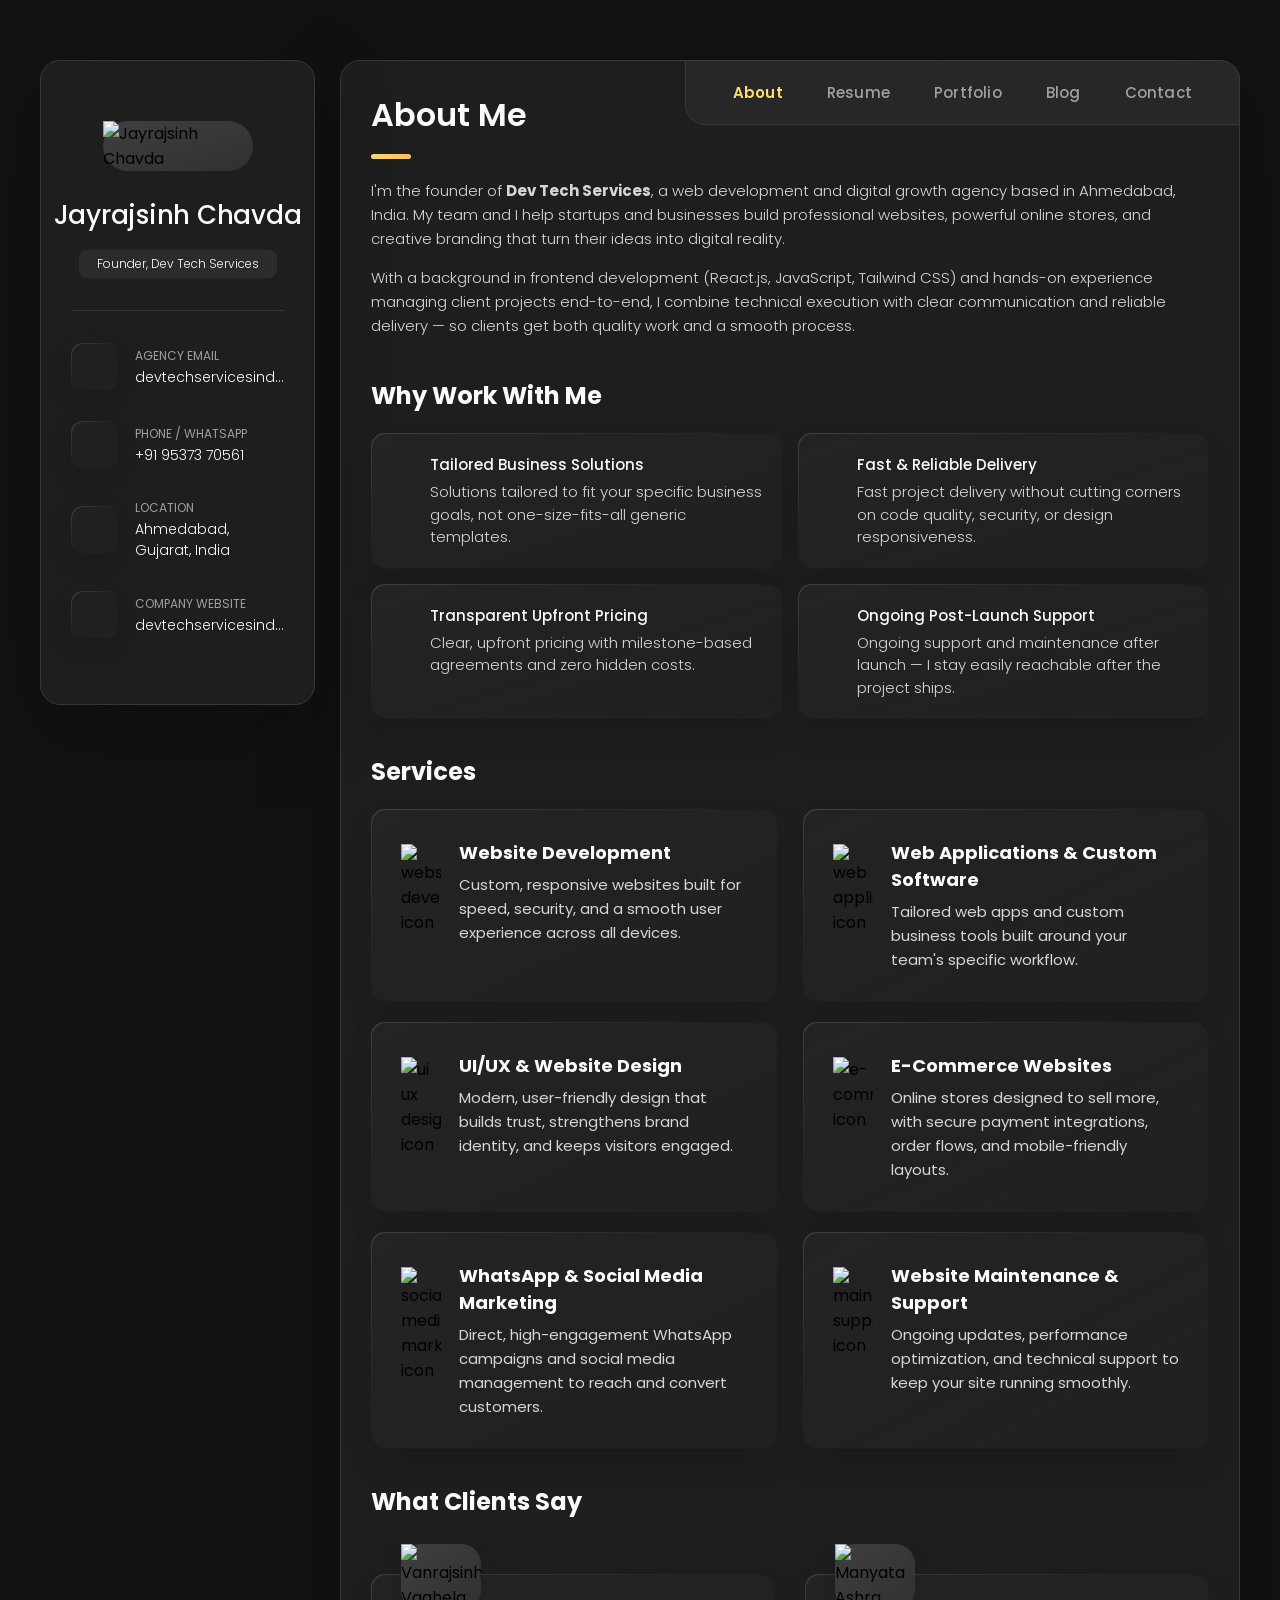
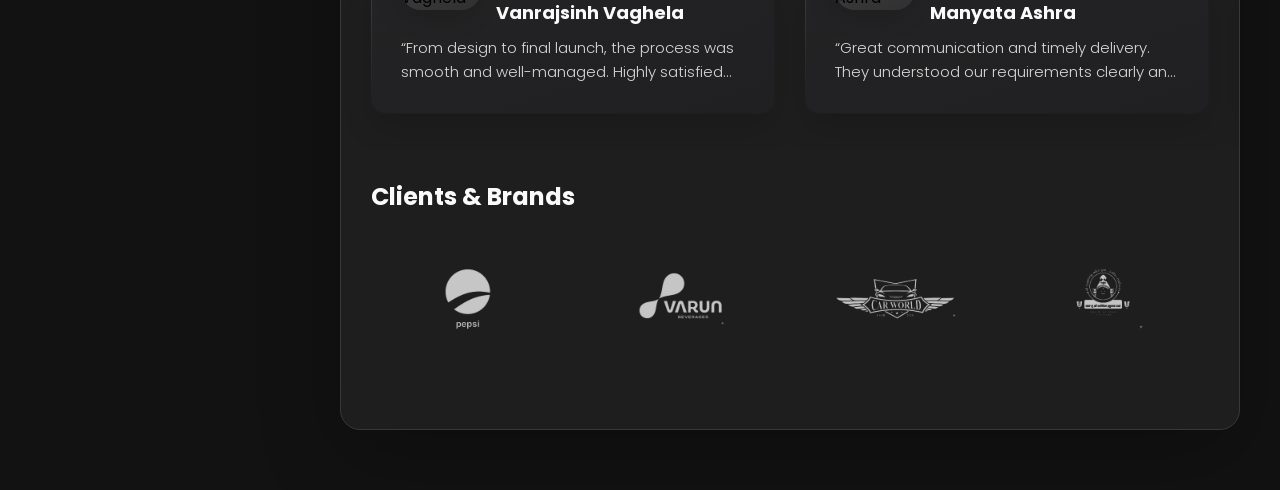
==== commit c676a79d: "Replace tech logos with client & brand logos" ====
--- a/index.html
+++ b/index.html
@@ -527,49 +527,42 @@
 
 
         <!--
-          - tech stack highlights
+          - clients & brands
         -->
 
         <section class="clients">
 
-          <h3 class="h3 clients-title">Core Technologies & Tools</h3>
+          <h3 class="h3 clients-title">Clients & Brands</h3>
 
           <ul class="clients-list has-scrollbar">
 
             <li class="clients-item">
-              <a href="https://react.dev/" target="_blank" rel="noopener noreferrer">
-                <img src="./assets/images/logo-1-color.png" alt="React.js">
+              <a href="#">
+                <img src="./assets/images/client-1-pepsi.png" alt="Pepsi">
               </a>
             </li>
 
             <li class="clients-item">
-              <a href="https://tailwindcss.com/" target="_blank" rel="noopener noreferrer">
-                <img src="./assets/images/logo-2-color.png" alt="Tailwind CSS">
+              <a href="#">
+                <img src="./assets/images/client-2-varun.png" alt="Varun Beverages Limited">
               </a>
             </li>
 
             <li class="clients-item">
-              <a href="https://developer.mozilla.org/en-US/docs/Web/JavaScript" target="_blank"
-                rel="noopener noreferrer">
-                <img src="./assets/images/logo-3-color.png" alt="JavaScript">
+              <a href="#">
+                <img src="./assets/images/client-3-carworld.png" alt="Car World">
               </a>
             </li>
 
             <li class="clients-item">
-              <a href="https://shopify.com" target="_blank" rel="noopener noreferrer">
-                <img src="./assets/images/logo-4-color.png" alt="Shopify / E-Commerce">
+              <a href="#">
+                <img src="./assets/images/client-4-dabhoda.png" alt="Shree Dabhoda Hanumanji Mandir Trust">
               </a>
             </li>
 
             <li class="clients-item">
-              <a href="https://github.com" target="_blank" rel="noopener noreferrer">
-                <img src="./assets/images/logo-5-color.png" alt="GitHub">
-              </a>
-            </li>
-
-            <li class="clients-item">
-              <a href="https://netlify.com" target="_blank" rel="noopener noreferrer">
-                <img src="./assets/images/logo-6-color.png" alt="Netlify">
+              <a href="#">
+                <img src="./assets/images/client-5-bulletworld.png" alt="Bullet World">
               </a>
             </li>
 
--- a/assets/css/style.css
+++ b/assets/css/style.css
@@ -459,33 +459,72 @@
   bottom: 0;
   left: 0;
   width: 100%;
-  background: hsla(240, 1%, 17%, 0.75);
-  backdrop-filter: blur(10px);
-  border: 1px solid var(--jet);
-  border-radius: 12px 12px 0 0;
-  box-shadow: var(--shadow-2);
+  background: hsla(240, 2%, 13%, 0.88);
+  -webkit-backdrop-filter: blur(16px);
+  backdrop-filter: blur(16px);
+  border-top: 1px solid hsla(0, 0%, 100%, 0.1);
+  border-radius: 18px 18px 0 0;
+  box-shadow: 0 -8px 24px hsla(0, 0%, 0%, 0.4);
+  padding-bottom: max(2px, env(safe-area-inset-bottom, 0px));
   z-index: 5;
 }
 
 .navbar-list {
   display: flex;
-  flex-wrap: wrap;
+  justify-content: space-around;
+  align-items: center;
+  padding: 6px 8px;
+  gap: 4px;
+}
+
+.navbar-item {
+  flex: 1;
+  text-align: center;
+}
+
+.navbar-link {
+  width: 100%;
+  display: flex;
   justify-content: center;
   align-items: center;
-  padding: 0 10px;
-}
-
-.navbar-link {
-  color: var(--light-gray);
-  font-size: var(--fs-8);
-  padding: 20px 7px;
-  transition: color var(--transition-1);
+  color: var(--light-gray-70);
+  font-size: 13px;
+  font-weight: var(--fw-500);
+  padding: 12px 4px;
+  border-radius: 10px;
+  position: relative;
+  letter-spacing: 0.2px;
+  transition: color var(--transition-1), background-color var(--transition-1), transform var(--transition-1);
+  -webkit-tap-highlight-color: transparent;
 }
 
 .navbar-link:hover,
-.navbar-link:focus { color: var(--light-gray-70); }
-
-.navbar-link.active { color: var(--orange-yellow-crayola); }
+.navbar-link:focus {
+  color: var(--white-2);
+  background: hsla(0, 0%, 100%, 0.05);
+}
+
+.navbar-link:active {
+  transform: scale(0.95);
+}
+
+.navbar-link.active {
+  color: var(--orange-yellow-crayola);
+  font-weight: var(--fw-600);
+}
+
+.navbar-link.active::after {
+  content: "";
+  position: absolute;
+  bottom: 2px;
+  left: 50%;
+  transform: translateX(-50%);
+  width: 16px;
+  height: 3px;
+  border-radius: 3px;
+  background: var(--orange-yellow-crayola);
+  box-shadow: 0 0 10px hsla(45, 100%, 72%, 0.7);
+}
 
 
 
@@ -746,15 +785,30 @@
 .clients-item {
   min-width: 50%;
   scroll-snap-align: start;
+  display: flex;
+  justify-content: center;
+  align-items: center;
+}
+
+.clients-item a {
+  display: flex;
+  justify-content: center;
+  align-items: center;
+  width: 100%;
 }
 
 .clients-item img {
   width: 100%;
-  filter: grayscale(1);
-  transition: var(--transition-1);
-}
-
-.clients-item img:hover { filter: grayscale(0); }
+  max-height: 80px;
+  object-fit: contain;
+  opacity: 0.75;
+  transition: opacity var(--transition-1), transform var(--transition-1);
+}
+
+.clients-item img:hover {
+  opacity: 1;
+  transform: scale(1.05);
+}
 
 
 
@@ -1373,11 +1427,46 @@
    * #NAVBAR
    */
 
-  .navbar { border-radius: 20px 20px 0 0; }
-
-  .navbar-list { gap: 20px; }
-
-  .navbar-link { --fs-8: 14px; }
+  .navbar {
+    border-radius: 20px 20px 0 0;
+    padding-bottom: 0;
+    background: hsla(240, 1%, 17%, 0.75);
+    border: 1px solid var(--jet);
+    box-shadow: var(--shadow-2);
+  }
+
+  .navbar-list {
+    justify-content: center;
+    gap: 20px;
+    padding: 0 10px;
+  }
+
+  .navbar-item {
+    flex: initial;
+  }
+
+  .navbar-link {
+    --fs-8: 14px;
+    font-size: var(--fs-8);
+    padding: 20px 7px;
+    width: auto;
+    border-radius: 0;
+    background: none;
+    transform: none;
+  }
+
+  .navbar-link:hover,
+  .navbar-link:focus {
+    background: none;
+  }
+
+  .navbar-link.active {
+    background: none;
+  }
+
+  .navbar-link.active::after {
+    display: none;
+  }
 
 
 
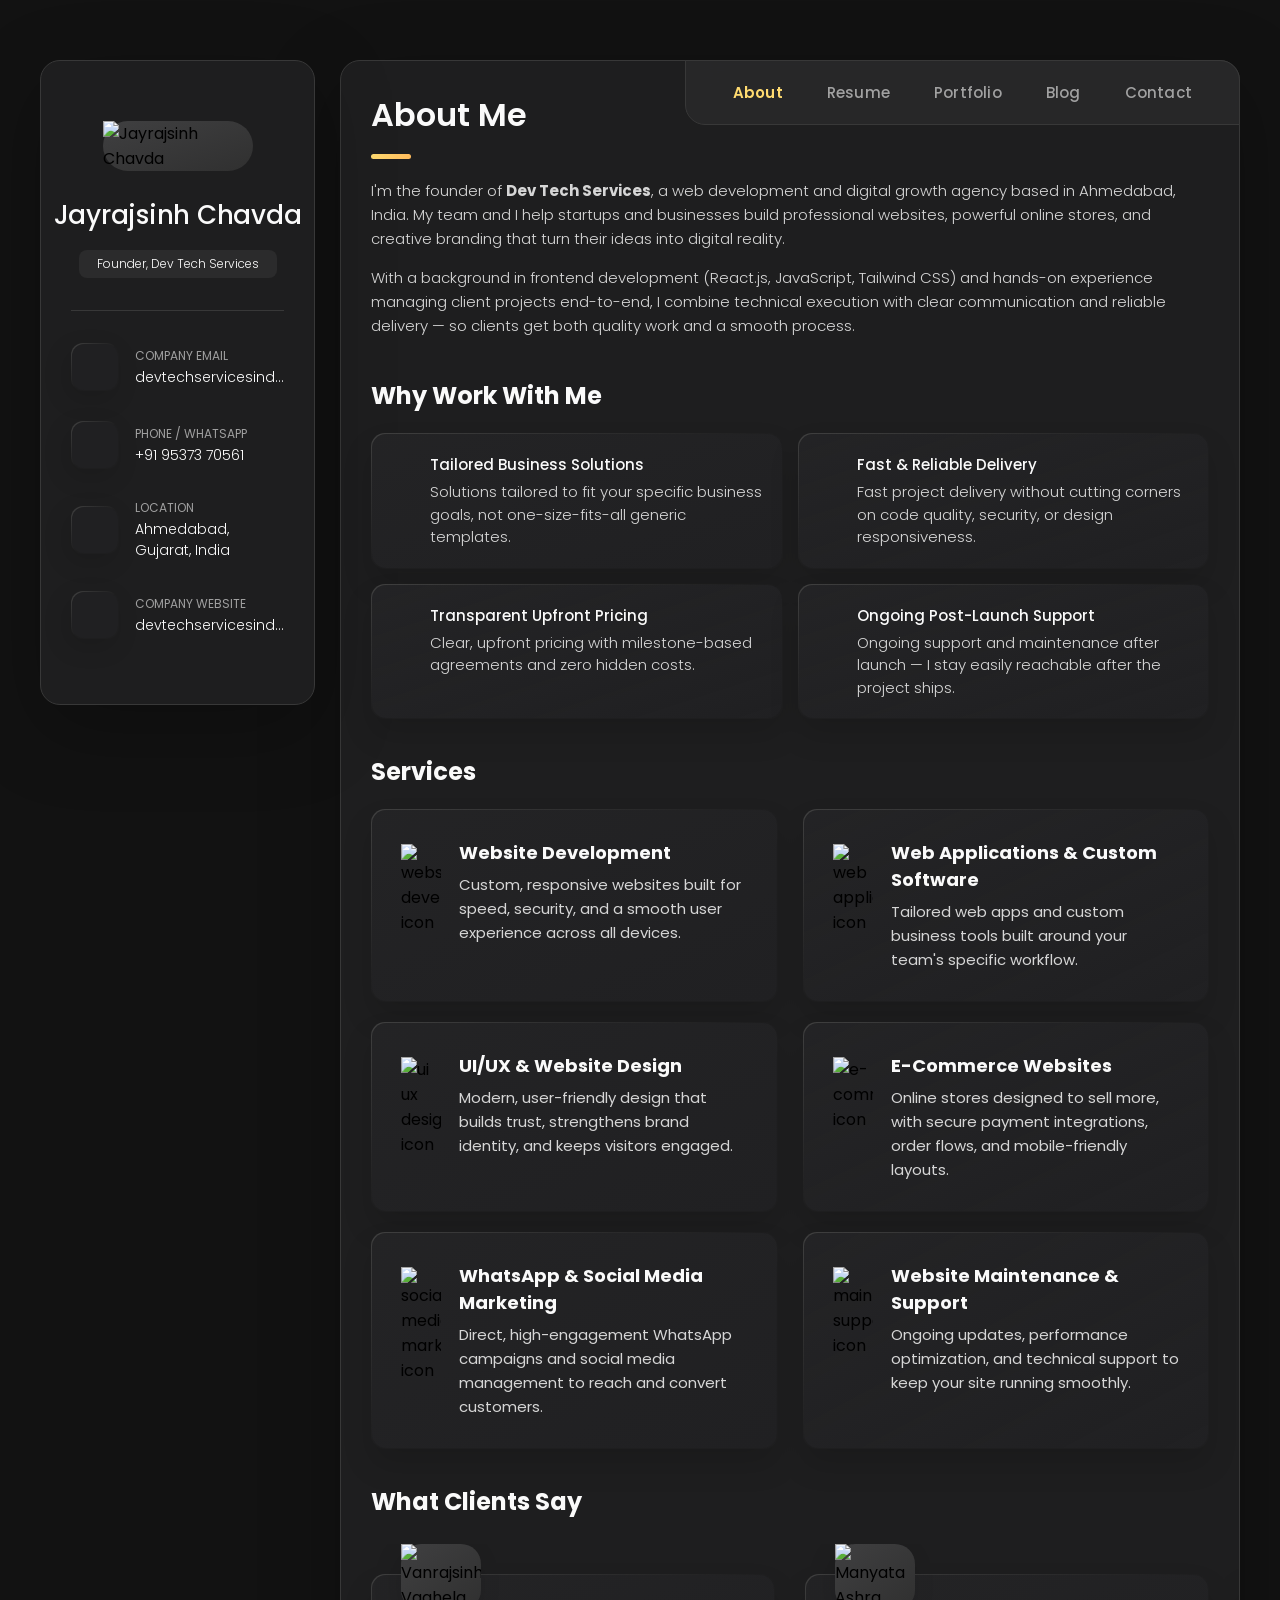
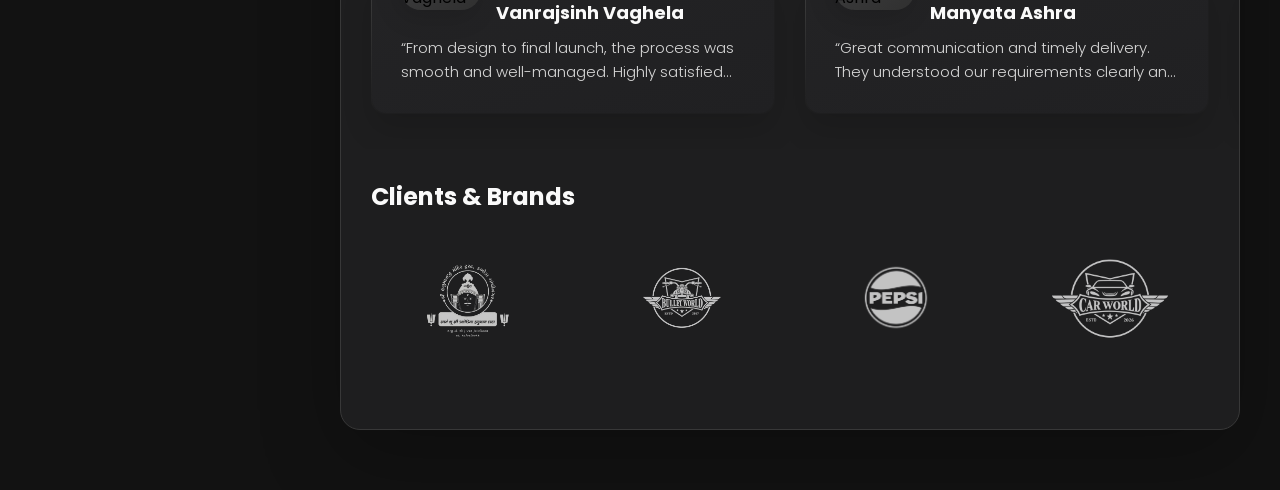
==== commit 92dd52fe: "mail" ====
--- a/index.html
+++ b/index.html
@@ -74,7 +74,7 @@
             </div>
 
             <div class="contact-info">
-              <p class="contact-title">Agency Email</p>
+              <p class="contact-title">Company Email</p>
 
               <a href="mailto:devtechservicesindia@gmail.com" class="contact-link">devtechservicesindia@gmail.com</a>
             </div>
@@ -537,32 +537,33 @@
           <ul class="clients-list has-scrollbar">
 
             <li class="clients-item">
-              <a href="#">
-                <img src="./assets/images/client-1-pepsi.png" alt="Pepsi">
+              <a
+                href="https://www.instagram.com/dabhodiyahanumanji_official?utm_source=ig_web_button_share_sheet&igsi=ZDNlZDc0MzIxNw==">
+                <img src="./assets/images/Dabhoda-1.png" alt="Dabhoda">
               </a>
             </li>
 
             <li class="clients-item">
               <a href="#">
-                <img src="./assets/images/client-2-varun.png" alt="Varun Beverages Limited">
+                <img src="./assets/images/Bulletworlds.png" alt="Bullet World">
               </a>
             </li>
 
             <li class="clients-item">
               <a href="#">
-                <img src="./assets/images/client-3-carworld.png" alt="Car World">
+                <img src="./assets/images/Pepsi-1.png" alt="Pepsi">
               </a>
             </li>
 
             <li class="clients-item">
               <a href="#">
-                <img src="./assets/images/client-4-dabhoda.png" alt="Shree Dabhoda Hanumanji Mandir Trust">
+                <img src="./assets/images/CarrWorldd.png" alt="Car World">
               </a>
             </li>
 
             <li class="clients-item">
               <a href="#">
-                <img src="./assets/images/client-5-bulletworld.png" alt="Bullet World">
+                <img src="./assets/images/client-2-varun.png" alt="Bullet World">
               </a>
             </li>
 
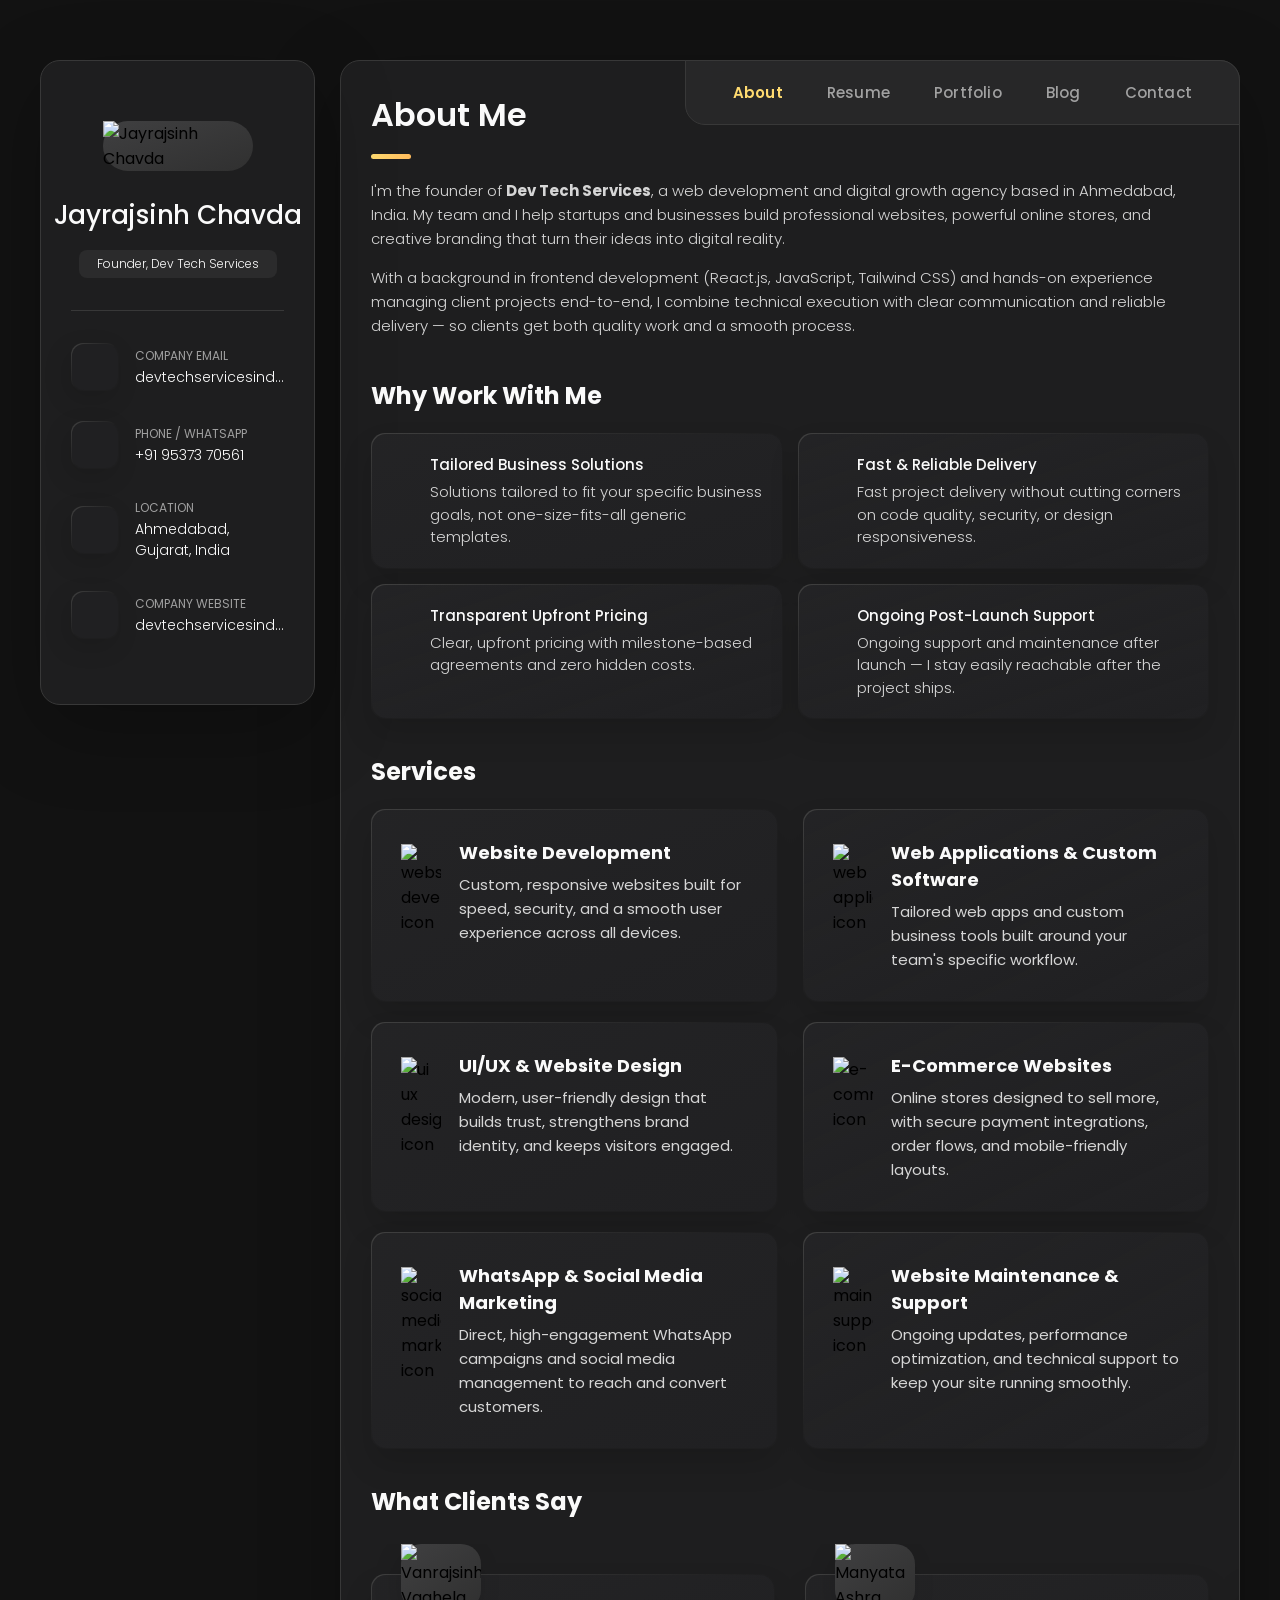
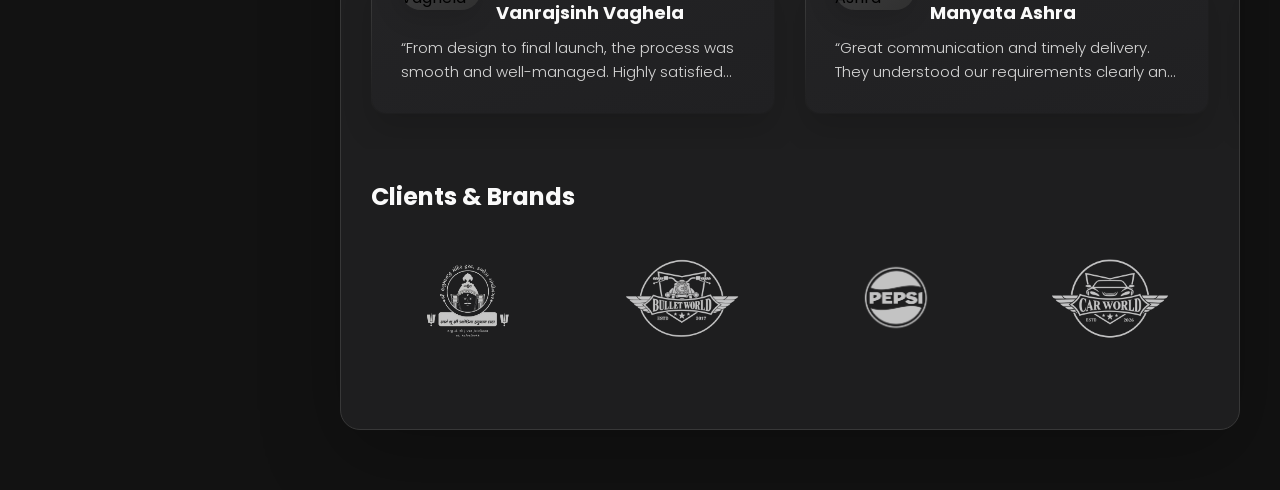
==== commit e4364f20: "BLogo" ====
--- a/index.html
+++ b/index.html
@@ -545,7 +545,7 @@
 
             <li class="clients-item">
               <a href="#">
-                <img src="./assets/images/Bulletworlds.png" alt="Bullet World">
+                <img src="./assets/images/BWorld.png" alt="Bullet World">
               </a>
             </li>
 
